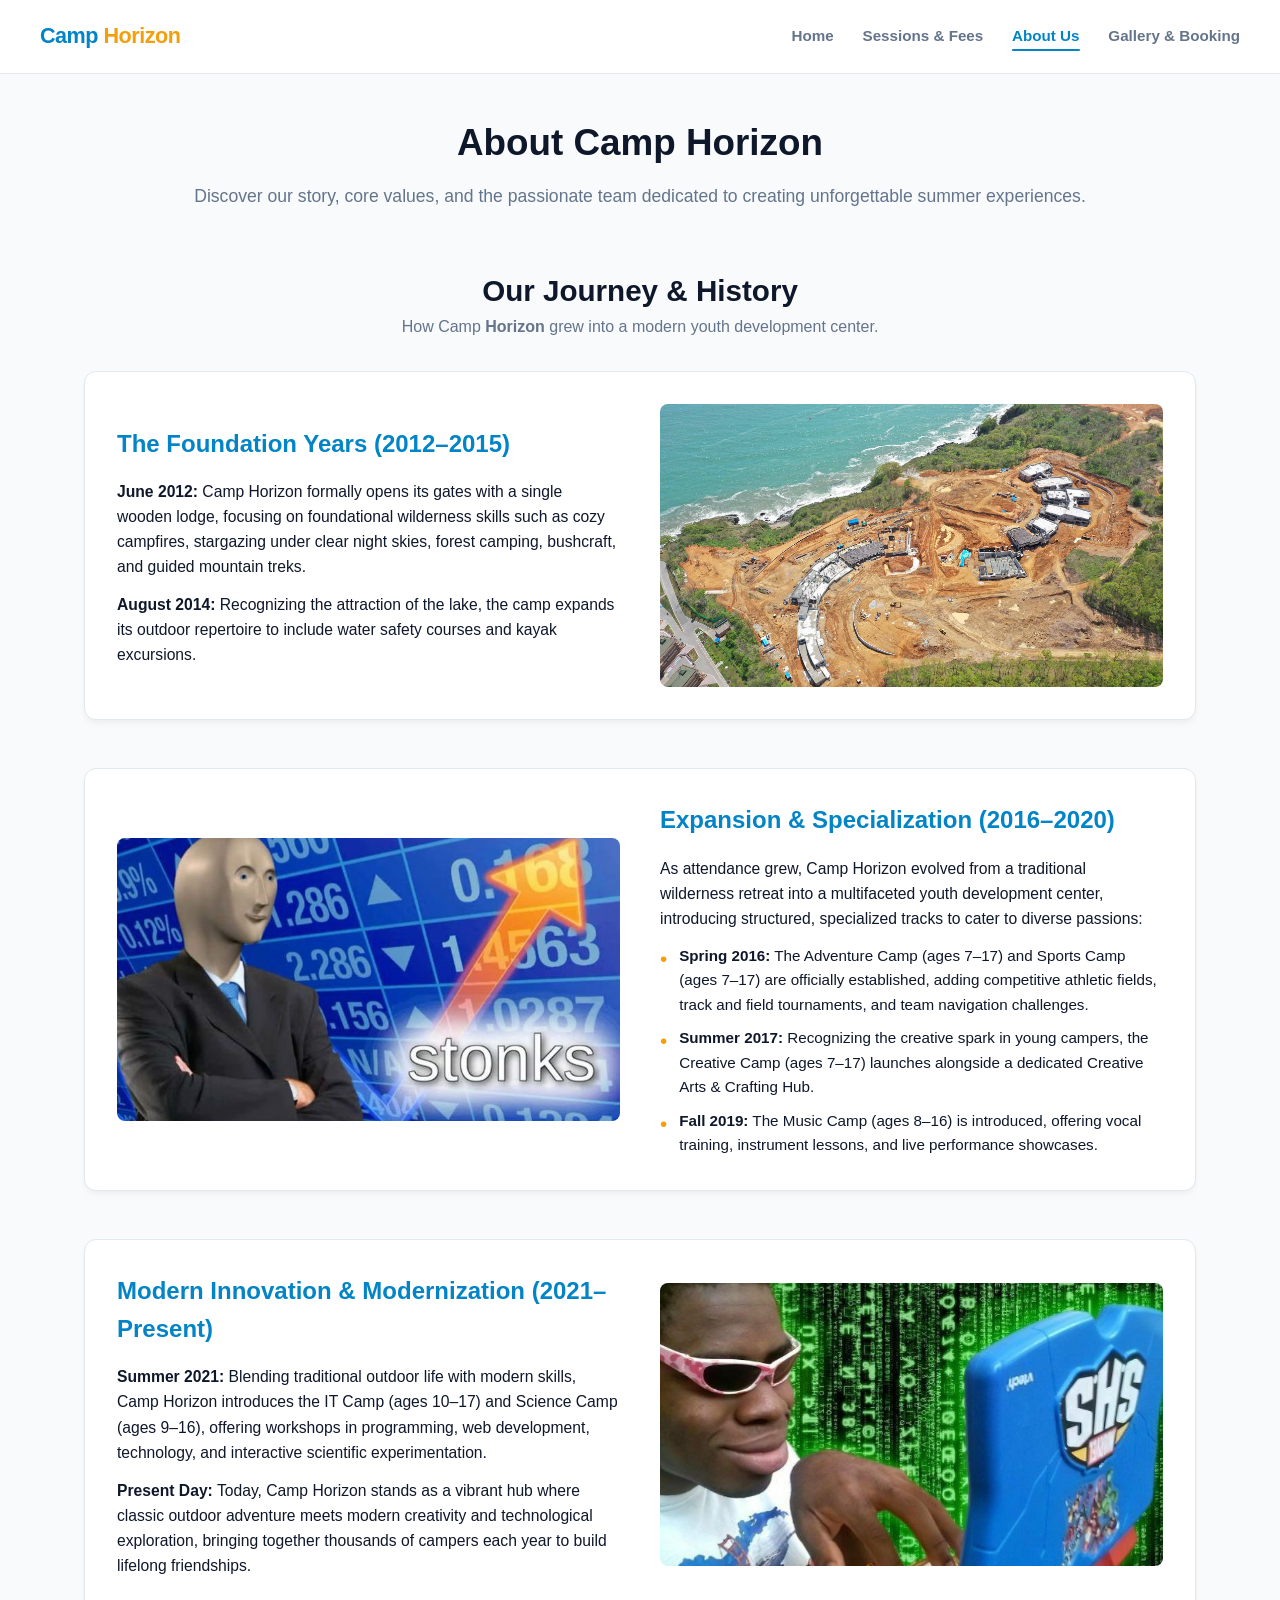
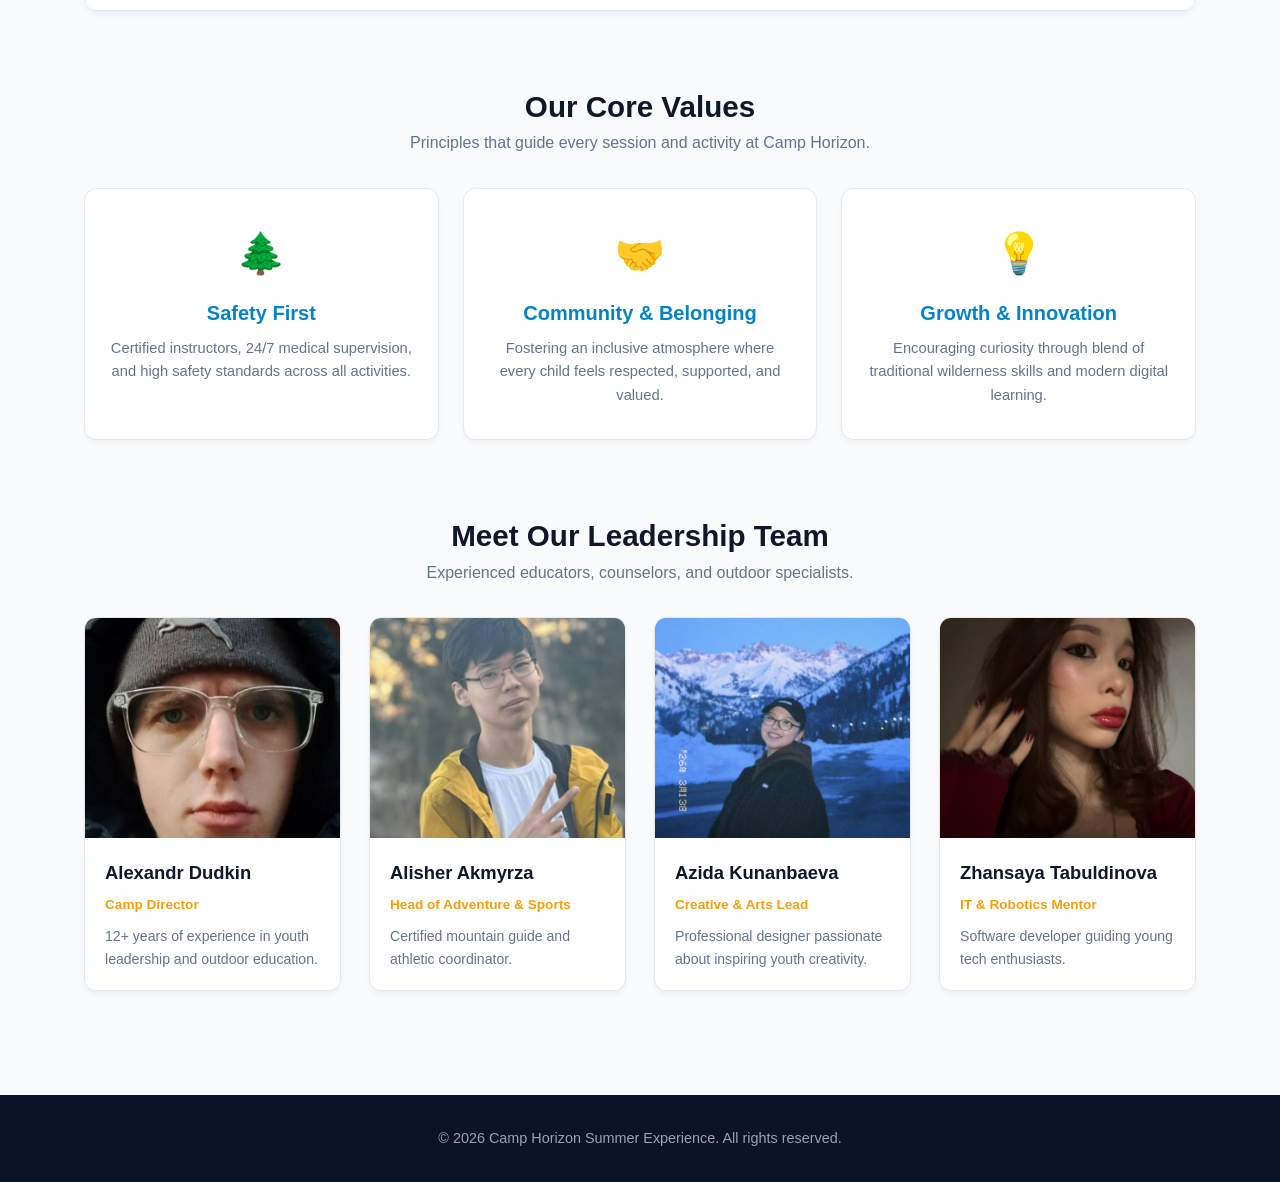
==== about.html @ 2cdd65c2 "Fix HTML encoding issues in about.html" ====
<!DOCTYPE html>
<html lang="en">
<head>
  <meta charset="UTF-8">
  <meta name="viewport" content="width=device-width, initial-scale=1.0">
  <title>About Us - Camp Horizon</title>
  <link rel="stylesheet" href="css\style.css">
  <link rel="stylesheet" href="css\responsive.css">
</head>
<body>

  <header class="site-header">
    <div class="logo">Camp <span>Horizon</span></div>
    <nav class="main-nav">
      <ul>
        <li><a href="index.html">Home</a></li>
        <li><a href="services.html">Sessions & Fees</a></li>
        <li><a href="about.html" class="active" aria-current="page">About Us</a></li>
        <li><a href="contact.html">Gallery & Booking</a></li>
      </ul>
    </nav>
  </header>

  <main class="page-container">
    
    <section class="page-intro">
      <h1>About Camp Horizon</h1>
      <p>Discover our story, core values, and the passionate team dedicated to creating unforgettable summer experiences.</p>
    </section>
    <section class="timeline-section">
      <h2 class="section-title">Our Journey & History</h2>
      <p class="section-subtitle">How Camp <strong>Horizon</strong> grew into a modern youth development center.</p>

      <div class="timeline-container">
        
        <article class="timeline-block">
          <div class="timeline-text">
            <h3>The Foundation Years (2012–2015)</h3>
            <p><strong>June 2012:</strong> Camp Horizon formally opens its gates with a single wooden lodge, focusing on foundational wilderness skills such as cozy campfires, stargazing under clear night skies, forest camping, bushcraft, and guided mountain treks.</p>
            <p><strong>August 2014:</strong> Recognizing the attraction of the lake, the camp expands its outdoor repertoire to include water safety courses and kayak excursions.</p>
          </div>
          <div class="timeline-image">
            <img src="img\14.jpg" alt="Camp Horizon Foundation">
          </div>
        </article>

        <article class="timeline-block reverse">
          <div class="timeline-text">
            <h3>Expansion & Specialization (2016–2020)</h3>
            <p>As attendance grew, Camp Horizon evolved from a traditional wilderness retreat into a multifaceted youth development center, introducing structured, specialized tracks to cater to diverse passions:</p>
            <ul>
              <li><strong>Spring 2016:</strong> The Adventure Camp (ages 7–17) and Sports Camp (ages 7–17) are officially established, adding competitive athletic fields, track and field tournaments, and team navigation challenges.</li>
              <li><strong>Summer 2017:</strong> Recognizing the creative spark in young campers, the Creative Camp (ages 7–17) launches alongside a dedicated Creative Arts & Crafting Hub.</li>
              <li><strong>Fall 2019:</strong> The Music Camp (ages 8–16) is introduced, offering vocal training, instrument lessons, and live performance showcases.</li>
            </ul>
          </div>
          <div class="timeline-image">
            <img src="img\Stonks.jfif" alt="Camp Horizon Expansion">
          </div>
        </article>

        <article class="timeline-block">
          <div class="timeline-text">
            <h3>Modern Innovation & Modernization (2021–Present)</h3>
            <p><strong>Summer 2021:</strong> Blending traditional outdoor life with modern skills, Camp Horizon introduces the IT Camp (ages 10–17) and Science Camp (ages 9–16), offering workshops in programming, web development, technology, and interactive scientific experimentation.</p>
            <p><strong>Present Day:</strong> Today, Camp Horizon stands as a vibrant hub where classic outdoor adventure meets modern creativity and technological exploration, bringing together thousands of campers each year to build lifelong friendships.</p>
          </div>
          <div class="timeline-image">
            <img src="img\inte.jfif" alt="Camp Horizon Modernization">
          </div>
        </article>

      </div>
    </section>

    <section class="values-section">
      <h2 class="section-title">Our Core Values</h2>
      <p class="section-subtitle">Principles that guide every session and activity at Camp Horizon.</p>

      <div class="values-flex">
        <div class="value-card">
          <div class="value-icon">🌲</div>
          <h3>Safety First</h3>
          <p>Certified instructors, 24/7 medical supervision, and high safety standards across all activities.</p>
        </div>
        <div class="value-card">
          <div class="value-icon">🤝</div>
          <h3>Community & Belonging</h3>
          <p>Fostering an inclusive atmosphere where every child feels respected, supported, and valued.</p>
        </div>
        <div class="value-card">
          <div class="value-icon">💡</div>
          <h3>Growth & Innovation</h3>
          <p>Encouraging curiosity through blend of traditional wilderness skills and modern digital learning.</p>
        </div>
      </div>
    </section>

    <section class="team-section">
      <h2 class="section-title">Meet Our Leadership Team</h2>
      <p class="section-subtitle">Experienced educators, counselors, and outdoor specialists.</p>

      <div class="team-grid">
        <div class="team-card">
          <img src="img\AD.jpg" alt="Alexandr Dudkin"  style="object-position: 25% 40%;">
          <div class="team-info">
            <h3>Alexandr Dudkin</h3>
            <span class="role">Camp Director</span>
            <p>12+ years of experience in youth leadership and outdoor education.</p>
          </div>
        </div>

        <div class="team-card">
          <img src="img\AA.jpg" alt="Alisher Akmyrza">
          <div class="team-info">
            <h3>Alisher Akmyrza</h3>
            <span class="role">Head of Adventure & Sports</span>
            <p>Certified mountain guide and athletic coordinator.</p>
          </div>
        </div>
        <div class="team-card">
        <!-- Добавляем класс zoom-portrait -->
          <img src="img/AK.jpg" alt="Azida Kunanbaeva" style="object-position: 25% 80%;">
          <div class="team-info">
           <h3>Azida Kunanbaeva</h3>
           <span class="role">Creative & Arts Lead</span>
           <p>Professional designer passionate about inspiring youth creativity.</p>
          </div>
         </div>

        <div class="team-card">
          <img src="img\ZT.jpg" alt="Zhansaya Tabuldinova">
          <div class="team-info">
            <h3>Zhansaya Tabuldinova</h3>
            <span class="role">IT & Robotics Mentor</span>
            <p>Software developer guiding young tech enthusiasts.</p>
          </div>
        </div>
      </div>
    </section>

  </main>

  <footer class="site-footer">
    <p>&copy; 2026 Camp Horizon Summer Experience. All rights reserved.</p>
  </footer>

</body>
</html>
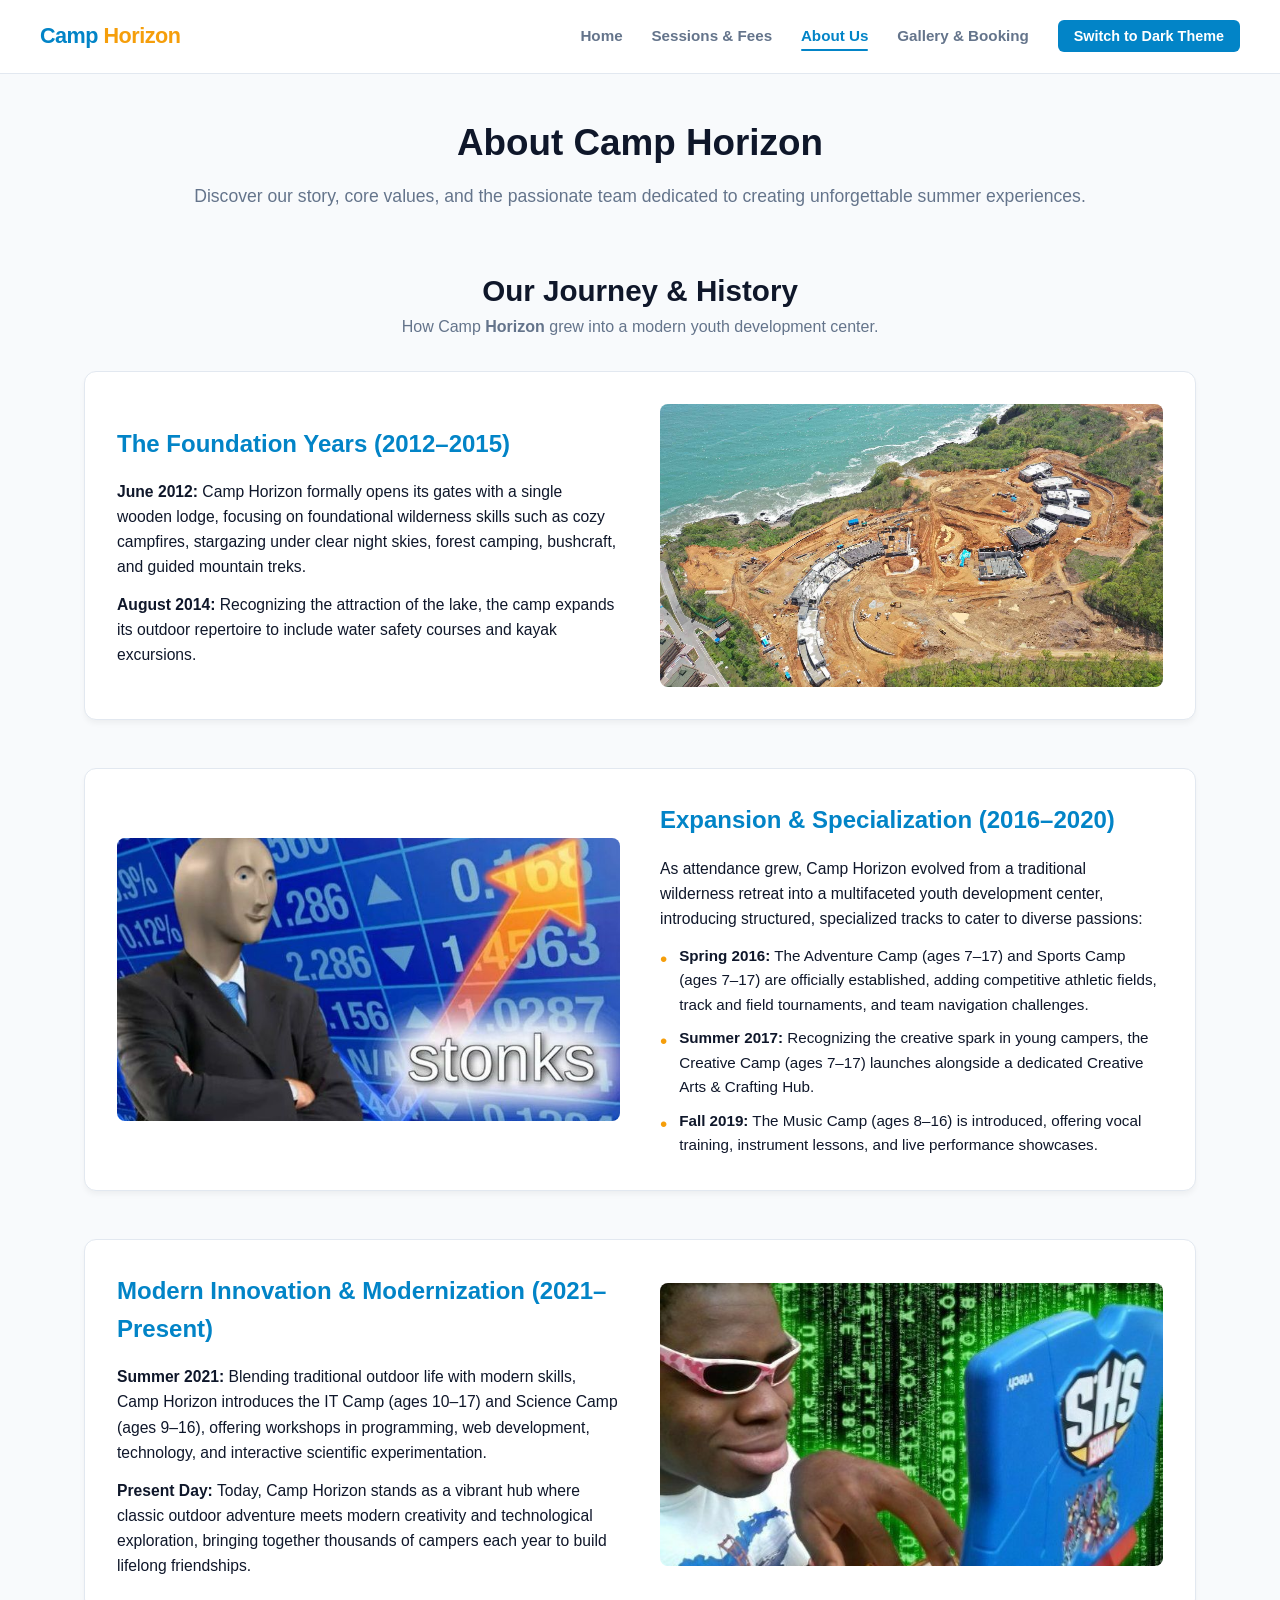
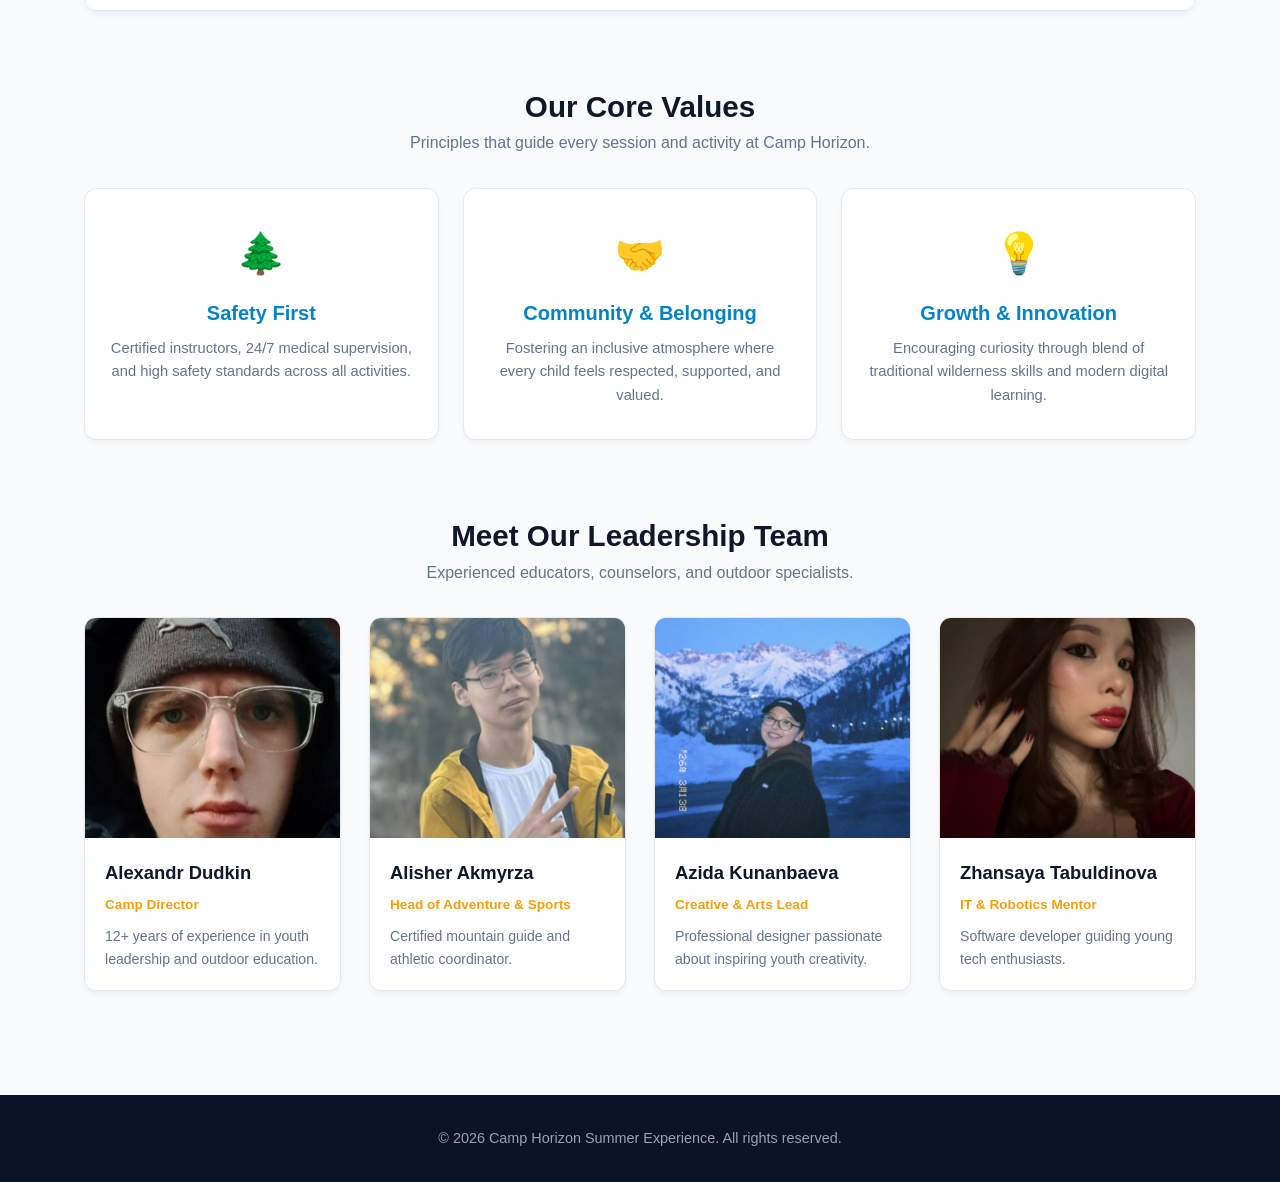
==== commit 611e050a: "Update about.html" ====
--- a/about.html
+++ b/about.html
@@ -4,8 +4,9 @@
   <meta charset="UTF-8">
   <meta name="viewport" content="width=device-width, initial-scale=1.0">
   <title>About Us - Camp Horizon</title>
-  <link rel="stylesheet" href="css\style.css">
-  <link rel="stylesheet" href="css\responsive.css">
+  <link rel="stylesheet" href="css/style.css">
+  <link rel="stylesheet" href="css/responsive.css">
+  
 </head>
 <body>
 
@@ -144,6 +145,7 @@
   <footer class="site-footer">
     <p>&copy; 2026 Camp Horizon Summer Experience. All rights reserved.</p>
   </footer>
-
+<script src="https://code.jquery.com/jquery-3.7.1.min.js"></script>
+  <script src="js/validation.js"></script>
 </body>
 </html>
--- a/css/style.css
+++ b/css/style.css
@@ -0,0 +1,1014 @@
+*, *::before, *::after {
+  box-sizing: border-box;
+  margin: 0;
+  padding: 0;
+}
+
+:root {
+  --primary-color: #0284c7;   
+  --primary-dark: #0369a1;
+  --accent-color: #f59e0b;     
+  --text-main: #0f172a;       
+  --text-muted: #64748b;       
+  --bg-page: #f8fafc;          
+  --bg-card: #ffffff;
+  --border-color: #e2e8f0;
+  --radius: 12px;
+}
+
+body {
+  font-family: -apple-system, BlinkMacSystemFont, "Segoe UI", Roboto, Helvetica, Arial, sans-serif;
+  color: var(--text-main);
+  background-color: var(--bg-page);
+  line-height: 1.6;
+  min-height: 100vh;
+  display: flex;
+  flex-direction: column;
+}
+
+img {
+  max-width: 100%;
+  height: auto;
+}
+
+.skip-link {
+  position: absolute;
+  top: -40px;
+  left: 0;
+  background: var(--primary-color);
+  color: #ffffff;
+  padding: 8px 16px;
+  z-index: 1000;
+  text-decoration: none;
+  font-weight: 700;
+  border-radius: 0 0 4px 0;
+  transition: top 0.2s ease;
+}
+
+.skip-link:focus {
+  top: 0;
+}
+
+a:focus-visible,
+button:focus-visible,
+input:focus-visible,
+select:focus-visible,
+textarea:focus-visible {
+  outline: 3px solid #185abc;
+  outline-offset: 3px;
+}
+
+.site-header {
+  background-color: var(--bg-card);
+  border-bottom: 1px solid var(--border-color);
+  padding: 1.2rem 2.5rem;
+  display: flex;
+  justify-content: space-between;
+  align-items: center;
+  position: sticky;
+  top: 0;
+  z-index: 100;
+}
+
+.logo {
+  font-size: 1.35rem;
+  font-weight: 800;
+  letter-spacing: -0.5px;
+  color: var(--primary-color);
+}
+
+.logo span {
+  color: var(--accent-color);
+}
+
+.main-nav ul {
+  display: flex;
+  list-style: none;
+  gap: 1.8rem;
+  align-items: center;
+}
+
+.main-nav a {
+  text-decoration: none;
+  color: var(--text-muted);
+  font-weight: 600;
+  font-size: 0.95rem;
+  padding: 0.4rem 0;
+  position: relative;
+  transition: color 0.2s ease;
+}
+
+.main-nav a:hover,
+.main-nav a:focus,
+.main-nav a.active {
+  color: var(--primary-color);
+}
+
+.main-nav a.active::after {
+  content: "";
+  position: absolute;
+  bottom: 0;
+  left: 0;
+  width: 100%;
+  height: 2px;
+  background-color: var(--primary-color);
+  border-radius: 2px;
+}
+
+.page-container {
+  flex: 1;
+  max-width: 1160px;
+  width: 100%;
+  margin: 2.5rem auto;
+  padding: 0 1.5rem;
+}
+
+.page-intro {
+  text-align: center;
+  margin-bottom: 3.5rem;
+}
+
+.page-intro h1 {
+  font-size: 2.3rem;
+  font-weight: 800;
+  margin-bottom: 0.6rem;
+  color: var(--text-main);
+}
+
+.page-intro p {
+  color: var(--text-muted);
+  font-size: 1.1rem;
+}
+
+.site-footer {
+  background-color: #0b1329;
+  color: #94a3b8;
+  padding: 2rem 1.5rem;
+  display: flex;
+  justify-content: center;
+  align-items: center;
+  margin-top: auto;
+  font-size: 0.9rem;
+}
+
+.section-title {
+  font-size: 1.85rem;
+  font-weight: 700;
+  color: var(--text-main);
+  text-align: center;
+  margin-top: 1rem;
+}
+
+.section-subtitle {
+  text-align: center;
+  color: var(--text-muted);
+  margin-bottom: 2rem;
+  font-size: 1rem;
+}
+
+.gallery-section {
+  margin-bottom: 4rem;
+}
+
+.gallery-grid {
+  display: grid;
+  grid-template-columns: repeat(auto-fit, minmax(280px, 1fr));
+  gap: 1.5rem;
+}
+
+.gallery-card {
+  background: var(--bg-card);
+  border: 1px solid var(--border-color);
+  border-radius: var(--radius);
+  overflow: hidden;
+  box-shadow: 0 4px 6px -1px rgba(0, 0, 0, 0.05);
+  transition: transform 0.25s ease, box-shadow 0.25s ease;
+  display: flex;
+  flex-direction: column;
+}
+
+.gallery-card:hover {
+  transform: translateY(-4px);
+  box-shadow: 0 10px 15px -3px rgba(0, 0, 0, 0.1);
+}
+
+.gallery-card img {
+  width: 100%;
+  height: 220px;
+  object-fit: cover;
+  display: block;
+}
+
+.gallery-card figcaption {
+  padding: 1rem 1.25rem;
+  font-weight: 600;
+  font-size: 0.95rem;
+  color: var(--text-main);
+  text-align: center;
+}
+
+.booking-section {
+  background: var(--bg-card);
+  border: 1px solid var(--border-color);
+  border-radius: var(--radius);
+  padding: 2.5rem;
+  margin-bottom: 4rem;
+  box-shadow: 0 4px 6px -1px rgba(0, 0, 0, 0.04);
+}
+
+.booking-form {
+  display: flex;
+  flex-direction: column;
+  gap: 1.75rem;
+}
+
+.form-group {
+  border: 1px solid var(--border-color);
+  border-radius: 8px;
+  padding: 1.5rem;
+  display: flex;
+  flex-direction: column;
+  gap: 1.25rem;
+}
+
+.form-group legend {
+  padding: 0 0.5rem;
+  font-weight: 700;
+  color: var(--primary-color);
+  font-size: 1.1rem;
+}
+
+.flex-row {
+  display: flex;
+  gap: 1.5rem;
+  width: 100%;
+}
+
+.field-item {
+  flex: 1;
+  display: flex;
+  flex-direction: column;
+  gap: 0.4rem;
+}
+
+.field-label,
+.field-item label {
+  font-size: 0.9rem;
+  font-weight: 600;
+  color: var(--text-main);
+}
+
+.field-item input[type="text"],
+.field-item input[type="email"],
+.field-item input[type="tel"],
+.field-item input[type="number"],
+.field-item select,
+.field-item textarea {
+  width: 100%;
+  padding: 0.75rem 1rem;
+  border: 1px solid var(--border-color);
+  border-radius: 6px;
+  font-family: inherit;
+  font-size: 0.95rem;
+  color: var(--text-main);
+  background-color: var(--bg-page);
+  transition: border-color 0.2s ease, outline 0.2s ease;
+}
+
+.field-item input:focus,
+.field-item select:focus,
+.field-item textarea:focus {
+  outline: none;
+  border-color: var(--primary-color);
+  box-shadow: 0 0 0 3px rgba(2, 132, 199, 0.15);
+}
+
+.options-container {
+  display: flex;
+  flex-wrap: wrap;
+  gap: 1.25rem;
+  margin-top: 0.25rem;
+}
+
+.radio-label,
+.checkbox-label {
+  display: inline-flex;
+  align-items: center;
+  gap: 0.5rem;
+  font-size: 0.9rem;
+  color: var(--text-main);
+  cursor: pointer;
+}
+
+.form-actions {
+  display: flex;
+  justify-content: flex-end;
+}
+
+.submit-btn {
+  display: inline-block;
+  background-color: var(--primary-color);
+  color: #ffffff;
+  border: none;
+  padding: 0.9rem 2.2rem;
+  font-size: 1rem;
+  font-weight: 700;
+  border-radius: 6px;
+  cursor: pointer;
+  text-decoration: none;
+  text-align: center;
+  transition: background-color 0.2s ease, transform 0.1s ease;
+}
+
+.submit-btn:hover {
+  background-color: var(--primary-dark);
+  transform: translateY(-1px);
+}
+
+.info-faq-section {
+  display: flex;
+  gap: 2rem;
+  margin-bottom: 2rem;
+}
+
+.contact-card,
+.faq-card {
+  flex: 1;
+  background: var(--bg-card);
+  border: 1px solid var(--border-color);
+  border-radius: var(--radius);
+  padding: 2rem;
+}
+
+.contact-card h3,
+.faq-card h3 {
+  font-size: 1.3rem;
+  margin-bottom: 0.75rem;
+  color: var(--text-main);
+}
+
+.contact-details-list {
+  list-style: none;
+  margin-top: 1.25rem;
+  display: flex;
+  flex-direction: column;
+  gap: 0.8rem;
+  font-size: 0.95rem;
+}
+
+.faq-item {
+  border-bottom: 1px solid var(--border-color);
+  padding: 0.85rem 0;
+}
+
+.faq-item:last-child {
+  border-bottom: none;
+}
+
+.faq-question {
+  background: none;
+  border: none;
+  width: 100%;
+  text-align: left;
+  font-weight: 600;
+  font-size: 1rem;
+  cursor: pointer;
+  color: var(--text-main);
+  padding: 0.2rem 0;
+  display: flex;
+  justify-content: space-between;
+  align-items: center;
+}
+
+.faq-question::after {
+  content: "+";
+  color: var(--primary-color);
+  font-weight: bold;
+  font-size: 1.2rem;
+}
+
+.faq-question[aria-expanded="true"]::after {
+  content: "−";
+}
+
+.faq-answer {
+  margin-top: 0.5rem;
+  font-size: 0.9rem;
+  color: var(--text-muted);
+  line-height: 1.5;
+}
+
+.faq-answer.hidden {
+  display: none !important;
+}
+
+.program-image-section {
+  margin: 2rem 0 4rem;
+}
+
+.program-image {
+  width: 100%;
+  height: 320px;
+  object-fit: cover;
+  border-radius: var(--radius);
+  display: block;
+}
+
+.program-grid {
+  display: grid;
+  grid-template-columns: minmax(0, 1fr);
+  gap: 2rem;
+  margin-top: 2rem;
+}
+
+.program-card {
+  background-color: var(--bg-card);
+  border: 1px solid var(--border-color);
+  border-radius: var(--radius);
+  padding: 1.5rem;
+  box-shadow: 0 4px 6px -1px rgba(0, 0, 0, 0.05);
+}
+
+.program-card h3 {
+  color: var(--primary-color);
+  margin-bottom: 0.75rem;
+}
+
+.program-card p {
+  color: var(--text-main);
+  margin-bottom: 1rem;
+}
+
+.price-tag {
+  display: inline-block;
+  font-weight: 600;
+  color: var(--accent-color);
+  margin-bottom: 0.5rem;
+}
+
+.testimonial-card cite {
+  display: block;
+  margin-top: 1rem;
+  font-style: normal;
+  font-size: 0.9rem;
+  color: var(--primary-color);
+  font-weight: 600;
+}
+
+.schedule-table {
+  width: 100%;
+  border-collapse: collapse;
+  margin-top: 2rem;
+  background-color: var(--bg-card);
+}
+
+.schedule-table th,
+.schedule-table td {
+  border: 1px solid var(--border-color);
+  padding: 0.75rem 1rem;
+  text-align: left;
+}
+
+.schedule-table th {
+  background-color: var(--primary-color);
+  color: #ffffff;
+}
+
+.schedule-table tr:nth-child(even) {
+  background-color: var(--bg-page);
+}
+
+.add-ons {
+  display: flex;
+  flex-direction: column;
+  gap: 1rem;
+  margin-top: 1.5rem;
+}
+
+.addon-item {
+  display: flex;
+  justify-content: space-between;
+  align-items: center;
+  background-color: var(--bg-card);
+  border: 1px solid var(--border-color);
+  border-radius: var(--radius);
+  padding: 1rem;
+}
+
+.addon-item h3 {
+  margin: 0;
+}
+
+.news-text {
+  color: var(--text-muted);
+  font-size: 0.9rem;
+}
+
+.news-date {
+  font-size: 0.85rem;
+  color: var(--text-muted);
+}
+
+.hero-section {
+  display: flex;
+  flex-direction: column;
+  align-items: center;
+  text-align: center;
+  gap: 2rem;
+  margin-bottom: 4rem;
+}
+
+.hero-content h1 {
+  font-size: 2.5rem;
+  font-weight: 800;
+  margin-bottom: 0.75rem;
+  color: var(--text-main);
+}
+
+.hero-content p {
+  font-size: 1.15rem;
+  color: var(--text-muted);
+  max-width: 700px;
+  margin: 0 auto 1.5rem auto;
+}
+
+.hero-actions {
+  display: flex;
+  gap: 1rem;
+  justify-content: center;
+}
+
+.secondary-btn {
+  background-color: transparent;
+  color: var(--primary-color);
+  border: 2px solid var(--primary-color);
+}
+
+.secondary-btn:hover {
+  background-color: var(--primary-color);
+  color: #ffffff;
+}
+
+.hero-image-container {
+  width: 100%;
+}
+
+.hero-image-container img {
+  width: 100%;
+  height: 420px;
+  object-fit: cover;
+  border-radius: var(--radius);
+  display: block;
+}
+
+.highlights-section,
+.sessions-preview-section,
+.testimonials-section,
+.news-section {
+  margin-bottom: 4rem;
+}
+
+.view-more-container {
+  text-align: center;
+  margin-top: 2rem;
+}
+
+.view-more-link {
+  color: var(--primary-color);
+  font-weight: 700;
+  text-decoration: none;
+  font-size: 1.05rem;
+  transition: color 0.2s ease;
+}
+
+.view-more-link:hover {
+  color: var(--primary-dark);
+}
+
+.timeline-section {
+  margin-bottom: 4.5rem; 
+}
+
+.timeline-container {
+  display: flex;
+  flex-direction: column; 
+  gap: 3rem; 
+  margin-top: 2rem;
+}
+
+.timeline-block {
+  display: flex;
+  flex-direction: column; 
+  gap: 1.5rem; 
+  background-color: var(--bg-card);
+  border: 1px solid var(--border-color);
+  border-radius: var(--radius);
+  padding: 1.5rem; 
+  box-shadow: 0 4px 6px -1px rgba(0, 0, 0, 0.05); 
+}
+
+.timeline-text {
+  flex: 1; 
+}
+
+.timeline-text h3 {
+  font-size: 1.5rem;
+  font-weight: 700;
+  color: var(--primary-color);
+  margin-bottom: 1rem;
+}
+
+.timeline-text p {
+  color: var(--text-main);
+  font-size: 0.98rem;
+  line-height: 1.6;
+  margin-bottom: 0.8rem;
+}
+
+.timeline-text p:last-child {
+  margin-bottom: 0; 
+}
+
+.timeline-text ul {
+  list-style: none;
+  padding-left: 0;
+  display: flex;
+  flex-direction: column;
+  gap: 0.6rem;
+}
+
+.timeline-text ul li {
+  position: relative;
+  padding-left: 1.2rem; 
+  font-size: 0.95rem;
+  color: var(--text-main);
+}
+
+.timeline-text ul li::before {
+  content: "•"; 
+  color: var(--accent-color);
+  font-size: 1.3rem;
+  position: absolute;
+  left: 0;
+  top: -2px; 
+}
+
+.timeline-image {
+  flex: 1;
+  width: 100%; 
+}
+
+.timeline-image img {
+  display: block;
+  max-width: 100%;
+  height: auto;
+  aspect-ratio: 16 / 9; 
+  object-fit: cover; 
+  border-radius: calc(var(--radius) - 4px);
+}
+
+.values-section {
+  margin-bottom: 4.5rem;
+}
+
+.values-flex {
+  display: flex;
+  flex-direction: column; 
+  gap: 1.5rem;
+  margin-top: 2rem;
+}
+
+.value-card {
+  flex: 1;
+  background-color: var(--bg-card);
+  border: 1px solid var(--border-color);
+  border-radius: var(--radius);
+  padding: 2rem 1.5rem;
+  text-align: center; 
+  box-shadow: 0 4px 6px -1px rgba(0, 0, 0, 0.04);
+}
+
+.value-icon {
+  font-size: 2.5rem; 
+  margin-bottom: 0.75rem;
+}
+
+.value-card h3 {
+  font-size: 1.25rem;
+  color: var(--primary-color);
+  margin-bottom: 0.5rem;
+}
+
+.value-card p {
+  font-size: 0.92rem;
+  color: var(--text-muted);
+}
+
+.team-section {
+  margin-bottom: 4rem;
+}
+
+.team-grid {
+  display: grid;
+  grid-template-columns: minmax(0, 1fr); 
+  gap: 1.75rem;
+  margin-top: 2rem;
+}
+
+.team-card {
+  background-color: var(--bg-card);
+  border: 1px solid var(--border-color);
+  border-radius: var(--radius);
+  overflow: hidden; 
+  box-shadow: 0 4px 6px -1px rgba(0, 0, 0, 0.05);
+  transition: transform 0.25s ease;
+}
+
+.team-card:hover {
+  transform: translateY(-4px); 
+}
+
+.team-card img {
+  display: block;
+  width: 100%;
+  height: 220px;
+  object-fit: cover;
+  object-position: top;
+}
+
+.zoom-portrait {
+  transform: scale(1.4); 
+  transform-origin: center bottom; 
+}
+
+.team-info {
+  padding: 1.25rem;
+}
+
+.team-info h3 {
+  font-size: 1.15rem;
+  color: var(--text-main);
+  margin-bottom: 0.2rem;
+}
+
+.team-info .role {
+  display: inline-block;
+  font-size: 0.85rem;
+  font-weight: 600;
+  color: var(--accent-color);
+  margin-bottom: 0.6rem;
+}
+
+.team-info p {
+  font-size: 0.88rem;
+  color: var(--text-muted);
+}
+
+
+.program-card {
+  background-color: var(--bg-card);
+  border: 1px solid var(--border-color);
+  border-radius: var(--radius);
+  padding: 1.5rem;
+  box-shadow: 0 4px 6px -1px rgba(0, 0, 0, 0.05);
+  display: flex;
+  flex-direction: column;
+  justify-content: space-between;
+  gap: 1.25rem;
+  transition: transform 0.2s ease, box-shadow 0.2s ease;
+}
+
+.program-card:hover {
+  transform: translateY(-3px);
+  box-shadow: 0 10px 15px -3px rgba(0, 0, 0, 0.08);
+}
+
+.card-actions {
+  display: flex;
+  align-items: center;
+  justify-content: space-between;
+  gap: 0.5rem;
+  padding-top: 0.8rem;
+  border-top: 1px solid #f1f5f9;
+}
+
+.btn-book {
+  background-color: #0284c7;
+  color: #ffffff !important;
+  font-size: 0.85rem;
+  font-weight: 600;
+  padding: 0.5rem 0.9rem;
+  border-radius: 8px;
+  text-decoration: none;
+  transition: background-color 0.2s ease, transform 0.1s ease;
+  box-shadow: 0 2px 4px rgba(2, 132, 199, 0.2);
+}
+
+.btn-book:hover {
+  background-color: #0369a1;
+  transform: translateY(-1px);
+}
+
+.btn-ask {
+  background-color: #f1f5f9;
+  color: #475569 !important;
+  font-size: 0.82rem;
+  font-weight: 600;
+  padding: 0.5rem 0.8rem;
+  border-radius: 8px;
+  text-decoration: none;
+  border: 1px solid #cbd5e1;
+  transition: all 0.2s ease;
+}
+
+.btn-ask:hover {
+  background-color: #e2e8f0;
+  color: #0f172a !important;
+  border-color: #94a3b8;
+}
+
+
+.search-section {
+  background-color: var(--bg-card);
+  border: 1px solid var(--border-color);
+  border-radius: var(--radius);
+  padding: 20px;
+  margin-bottom: 30px;
+}
+
+.search-label {
+  display: block;
+  font-weight: 700;
+  margin-bottom: 8px;
+  color: var(--text-main);
+}
+
+.search-input {
+  width: 100%;
+  padding: 12px 16px;
+  border: 1px solid var(--border-color);
+  border-radius: var(--radius);
+  font-size: 1rem;
+  color: var(--text-main);
+  background-color: var(--bg-page);
+  outline: none;
+  transition: border-color 0.2s ease;
+}
+
+.search-input:focus {
+  border-color: var(--primary-color);
+}
+
+.results-count {
+  margin-top: 10px;
+  font-size: 0.9rem;
+  font-weight: 600;
+  color: var(--text-muted);
+}
+
+.no-results-alert {
+  margin-top: 12px;
+  padding: 12px 16px;
+  background-color: #fef3c7;
+  color: #92400e;
+  border: 1px solid #fde68a;
+  border-radius: var(--radius);
+  font-weight: 600;
+}
+
+.hidden {
+  display: none !important;
+}
+
+.favourites-section {
+  background-color: var(--bg-card);
+  border: 1px solid var(--border-color);
+  border-radius: var(--radius);
+  padding: 24px;
+  margin-top: 40px;
+  margin-bottom: 40px;
+}
+
+.favourites-section h2 {
+  font-size: 1.3rem;
+  margin-bottom: 16px;
+  color: var(--text-main);
+}
+
+.fav-form {
+  display: flex;
+  gap: 12px;
+  margin-bottom: 20px;
+}
+
+.fav-input {
+  flex: 1;
+  padding: 10px 14px;
+  border: 1px solid var(--border-color);
+  border-radius: var(--radius);
+  font-size: 0.95rem;
+  background-color: var(--bg-page);
+}
+
+.fav-input:focus {
+  border-color: var(--primary-color);
+  outline: none;
+}
+
+.btn-add {
+  background-color: var(--primary-color);
+  color: #ffffff;
+  border: none;
+  padding: 10px 20px;
+  border-radius: var(--radius);
+  font-weight: 600;
+  cursor: pointer;
+  transition: background-color 0.2s ease;
+}
+
+.btn-add:hover {
+  background-color: var(--primary-dark);
+}
+
+.fav-list {
+  list-style: none;
+  display: flex;
+  flex-direction: column;
+  gap: 10px;
+}
+
+.fav-item {
+  display: flex;
+  justify-content: space-between;
+  align-items: center;
+  padding: 12px 16px;
+  background-color: var(--bg-page);
+  border: 1px solid var(--border-color);
+  border-radius: var(--radius);
+  font-weight: 500;
+}
+
+.btn-remove {
+  background-color: #ef4444;
+  color: #ffffff;
+  border: none;
+  padding: 6px 12px;
+  border-radius: 6px;
+  font-size: 0.85rem;
+  font-weight: 600;
+  cursor: pointer;
+  transition: background-color 0.2s ease;
+}
+
+.btn-remove:hover {
+  background-color: #dc2626;
+}
+
+body.dark-theme {
+  --primary-color: #38bdf8;
+  --primary-dark: #0ea5e9;
+  --accent-color: #fbbf24;
+  --text-main: #f8fafc;
+  --text-muted: #94a3b8;
+  --bg-page: #0f172a;
+  --bg-card: #1e293b;
+  --border-color: #334155;
+}
+
+body.dark-theme .site-header {
+  background-color: var(--bg-card);
+}
+
+body.dark-theme .schedule-table th {
+  background-color: var(--primary-dark);
+  color: #0f172a;
+}
+
+body.dark-theme .schedule-table tr:nth-child(even) {
+  background-color: #131c2e;
+}
+
+body.dark-theme .faq-item p,
+body.dark-theme .news-text,
+body.dark-theme .news-date,
+body.dark-theme .page-intro p,
+body.dark-theme .section-subtitle,
+body.dark-theme .value-card p {
+  color: var(--text-muted);
+}
+
+.theme-toggle-btn {
+  background-color: var(--primary-color);
+  color: #ffffff;
+  border: none;
+  padding: 0.5rem 1rem;
+  font-size: 0.9rem;
+  font-weight: 600;
+  border-radius: 6px;
+  cursor: pointer;
+  transition: background-color 0.2s ease;
+}
+
+.theme-toggle-btn:hover {
+  background-color: var(--primary-dark);
+}
--- a/css/responsive.css
+++ b/css/responsive.css
@@ -0,0 +1,250 @@
+
+@media (max-width: 900px) {
+  .page-container {
+    padding: 0 1.25rem;
+    margin: 1.5rem auto;
+  }
+
+  .timeline-block,
+  .timeline-block.reverse {
+    flex-direction: column;
+    padding: 1.5rem;
+    gap: 1.5rem;
+  }
+
+  .timeline-text, 
+  .timeline-image {
+    width: 100%;
+  }
+
+  .timeline-image img {
+    aspect-ratio: 16 / 9;
+  }
+
+  .values-flex {
+    flex-direction: column;
+    gap: 1rem;
+  }
+}
+
+@media (max-width: 768px) {
+  .site-header {
+    flex-direction: column;
+    gap: 1rem;
+    padding: 1rem;
+    text-align: center;
+  }
+
+  .main-nav ul {
+    gap: 0.8rem;
+    flex-wrap: wrap;
+    justify-content: center;
+  }
+
+  .team-grid {
+    grid-template-columns: repeat(auto-fit, minmax(200px, 1fr));
+    gap: 1.25rem;
+  }
+}
+
+@media (max-width: 480px) {
+  .page-intro h1 {
+    font-size: 1.75rem;
+  }
+
+  .section-title {
+    font-size: 1.45rem;
+  }
+
+  .team-grid {
+    grid-template-columns: 1fr; 
+  }
+
+  .team-card img {
+    aspect-ratio: 16 / 10; 
+  }
+}
+
+
+/* ==========================================
+   STUDENT 3 STYLES: MEDIA QUERIES
+   ========================================== */
+
+/* Breakpoint 1: Tablets and Small Desktops (768px / 48rem) */
+@media (min-width: 48rem) {
+  
+  /* Timeline reflow */
+  .timeline-block {
+    /* Switches from stacked to side-by-side layout */
+    flex-direction: row; 
+    /* Vertically centers the text alongside the image */
+    align-items: center; 
+    /* Increases gap and padding for larger screens */
+    gap: 2.5rem; 
+    padding: 2rem;
+  }
+  
+  .timeline-block.reverse {
+    /* Alternates the layout order (Image right, Text left) for visual interest */
+    flex-direction: row-reverse; 
+  }
+
+  /* Values reflow */
+  .values-flex {
+    /* Places the 3 value cards in a single row */
+    flex-direction: row; 
+  }
+
+  /* Team reflow */
+  .team-grid {
+    /* Switches to a 2-column grid. minmax(0, 1fr) prevents blowout from long words */
+    grid-template-columns: repeat(2, minmax(0, 1fr)); 
+  }
+}
+
+/* Breakpoint 2: Large Desktops (1024px / 64rem) */
+@media (min-width: 64rem) {
+  @media (max-width: 900px) {
+  .page-container {
+    padding: 0 1.25rem;
+    margin: 1.5rem auto;
+  }
+
+  .timeline-block,
+  .timeline-block.reverse {
+    flex-direction: column;
+    padding: 1.5rem;
+    gap: 1.5rem;
+  }
+
+  .timeline-text, 
+  .timeline-image {
+    width: 100%;
+  }
+
+  .timeline-image img {
+    aspect-ratio: 16 / 9;
+  }
+
+  .values-flex {
+    flex-direction: column;
+    gap: 1rem;
+  }
+}
+
+@media (max-width: 820px) {
+  .flex-row {
+    flex-direction: column;
+    gap: 1rem;
+  }
+
+  .info-faq-section {
+    flex-direction: column;
+  }
+
+  .booking-section {
+    padding: 1.5rem;
+  }
+}
+
+@media (max-width: 768px) {
+  .site-header {
+    flex-direction: column;
+    gap: 1rem;
+    padding: 1rem;
+    text-align: center;
+  }
+
+  .main-nav ul {
+    gap: 0.8rem;
+    flex-wrap: wrap;
+    justify-content: center;
+  }
+
+  .schedule-table {
+    font-size: 0.9rem;
+  }
+
+  .schedule-table th,
+  .schedule-table td {
+    padding: 0.75rem;
+  }
+
+  .team-grid {
+    grid-template-columns: repeat(auto-fit, minmax(200px, 1fr));
+    gap: 1.25rem;
+  }
+}
+
+@media (max-width: 480px) {
+  .page-intro h1 {
+    font-size: 1.75rem;
+  }
+
+  .section-title {
+    font-size: 1.45rem;
+  }
+
+  .schedule-table {
+    font-size: 0.8rem;
+  }
+
+  .team-grid {
+    grid-template-columns: 1fr; 
+  }
+
+  .team-card img {
+    aspect-ratio: 16 / 10; 
+  }
+}
+
+@media (min-width: 48rem) {
+  .hero-section {
+    flex-direction: row;
+    text-align: left;
+    align-items: center;
+  }
+
+  .hero-actions {
+    justify-content: flex-start;
+  }
+
+  .program-grid {
+    grid-template-columns: repeat(2, minmax(0, 1fr));
+  }
+
+  .timeline-block {
+    flex-direction: row; 
+    align-items: center; 
+    gap: 2.5rem; 
+    padding: 2rem;
+  }
+  
+  .timeline-block.reverse {
+    flex-direction: row-reverse; 
+  }
+
+  .values-flex {
+    flex-direction: row; 
+  }
+
+  .team-grid {
+    grid-template-columns: repeat(2, minmax(0, 1fr)); 
+  }
+}
+
+@media (min-width: 64rem) {
+  .program-grid {
+    grid-template-columns: repeat(3, minmax(0, 1fr));
+  }
+
+  .team-grid {
+    grid-template-columns: repeat(4, minmax(0, 1fr)); 
+  }
+}
+  /* Team Grid Reflow */
+  .team-grid {
+    /* Expands to a 4-column grid for widescreen layouts to fit the 4 team members on one line */
+    grid-template-columns: repeat(4, minmax(0, 1fr)); 
+  }
+}
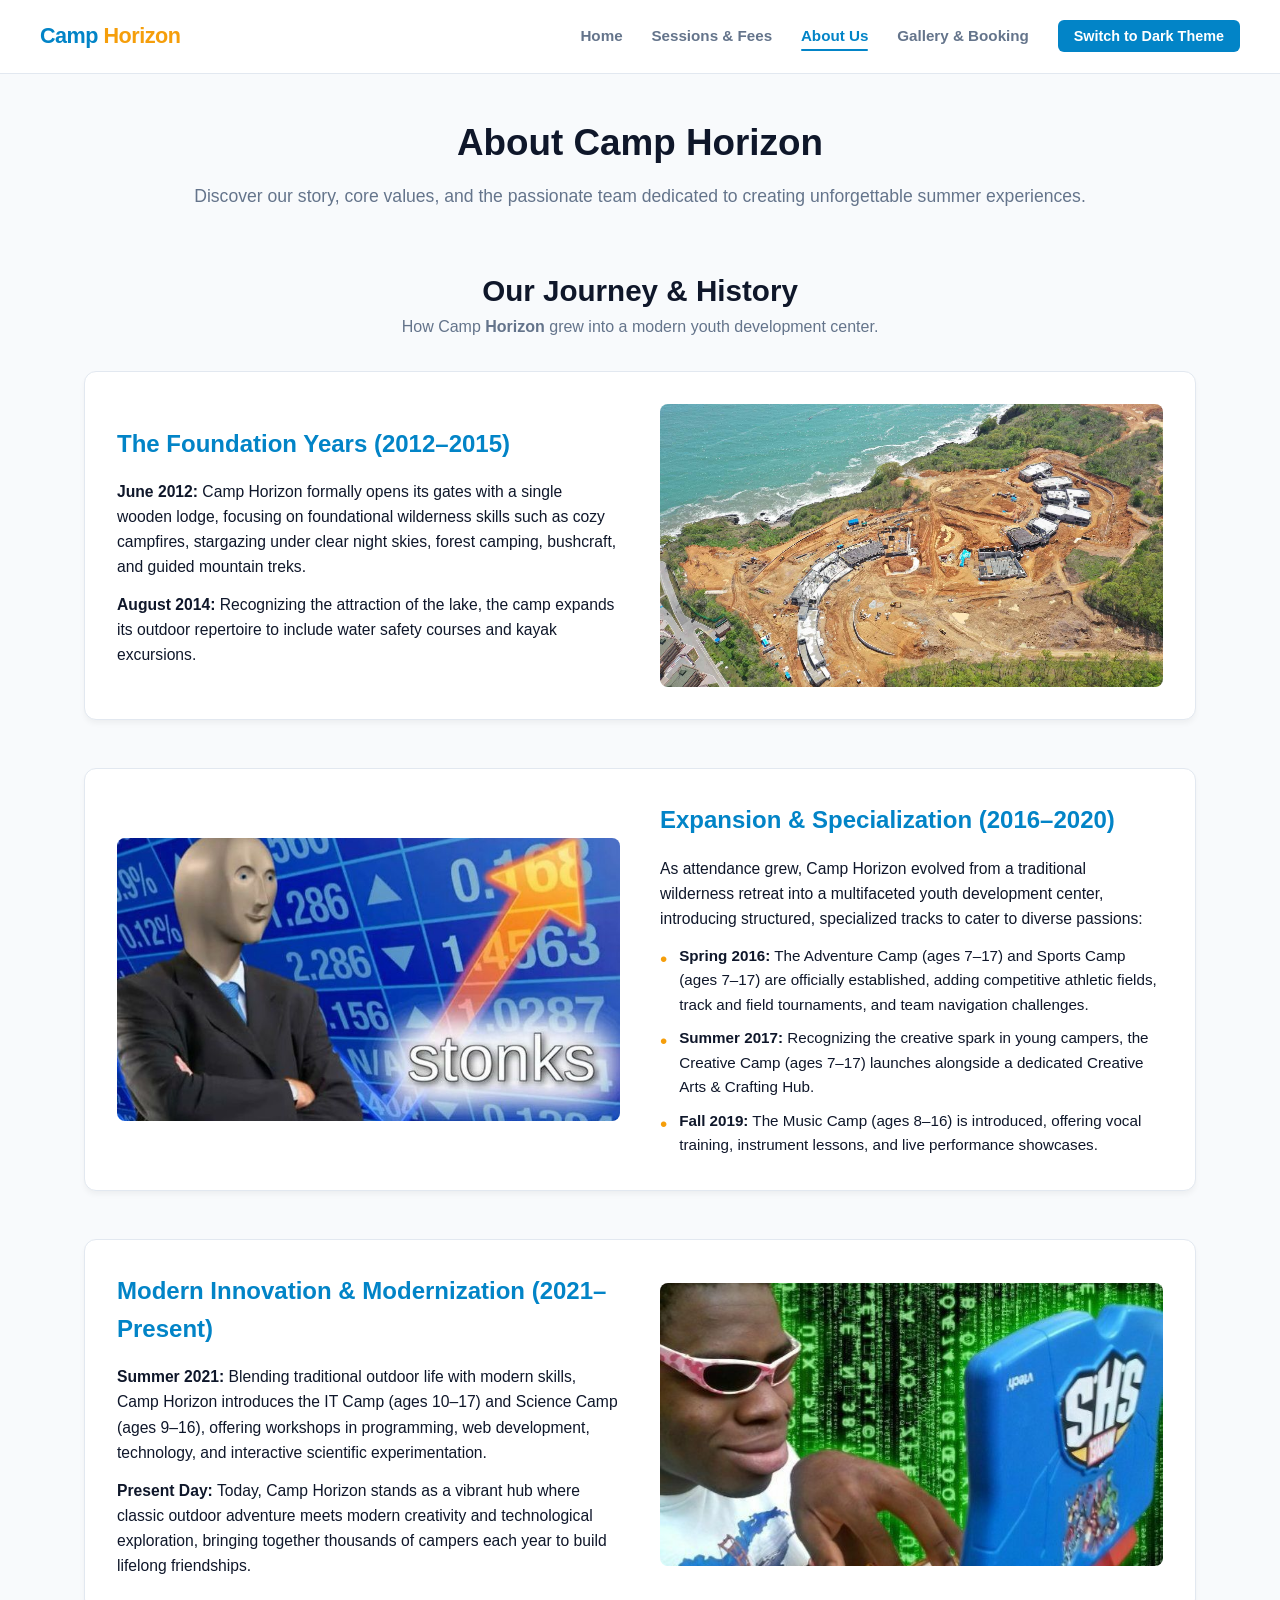
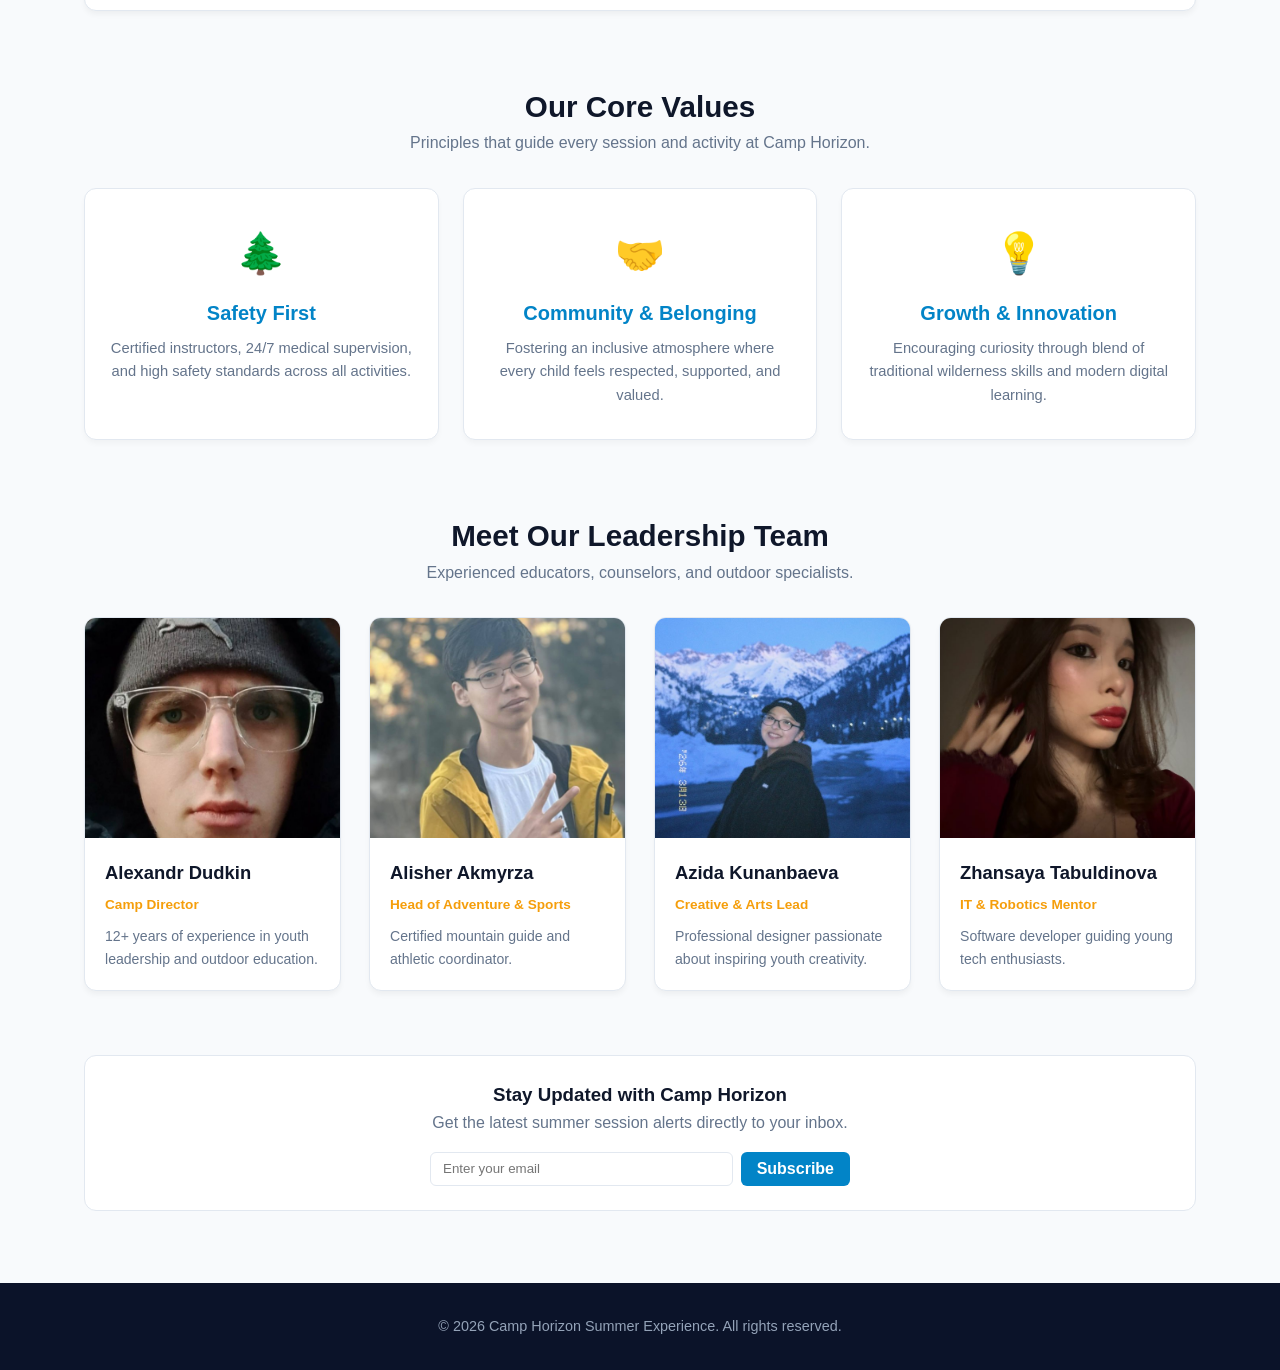
==== commit 341f0033: "Update about.html" ====
--- a/about.html
+++ b/about.html
@@ -139,7 +139,15 @@
         </div>
       </div>
     </section>
-
+<section class="page-container" style="text-align: center; margin: 2rem auto; padding: 1.5rem; background: var(--bg-card); border: 1px solid var(--border-color); border-radius: var(--radius);">
+      <h3>Stay Updated with Camp Horizon</h3>
+      <p style="color: var(--text-muted); margin-bottom: 1rem;">Get the latest summer session alerts directly to your inbox.</p>
+      <div style="display: flex; justify-content: center; gap: 8px; max-width: 420px; margin: 0 auto;">
+        <input type="email" id="newsletterEmail" class="form-control" placeholder="Enter your email" style="padding: 8px 12px; border: 1px solid var(--border-color); border-radius: 6px; flex: 1;">
+        <button type="button" id="newsletterBtn" class="submit-btn" style="padding: 8px 16px; cursor: pointer;">Subscribe</button>
+      </div>
+      <p id="newsletterStatus" style="display: none; margin-top: 10px; font-weight: 600; color: #28a745;"></p>
+    </section>
   </main>
 
   <footer class="site-footer">
--- a/css/style.css
+++ b/css/style.css
@@ -1011,4 +1011,27 @@
 
 .theme-toggle-btn:hover {
   background-color: var(--primary-dark);
-}+}
+/* Assignment 6: Category Filter Buttons & Form Errors */
+.category-filter-btn {
+  padding: 6px 14px;
+  border: 1px solid var(--primary-color);
+  background-color: var(--bg-card);
+  color: var(--primary-color);
+  border-radius: 20px;
+  font-size: 0.88rem;
+  font-weight: 600;
+  cursor: pointer;
+  transition: all 0.2s ease;
+}
+
+.category-filter-btn:hover,
+.category-filter-btn.active {
+  background-color: var(--primary-color);
+  color: #ffffff;
+}
+
+.is-invalid {
+  border-color: #dc3545 !important;
+  background-color: #fff8f8 !important;
+}
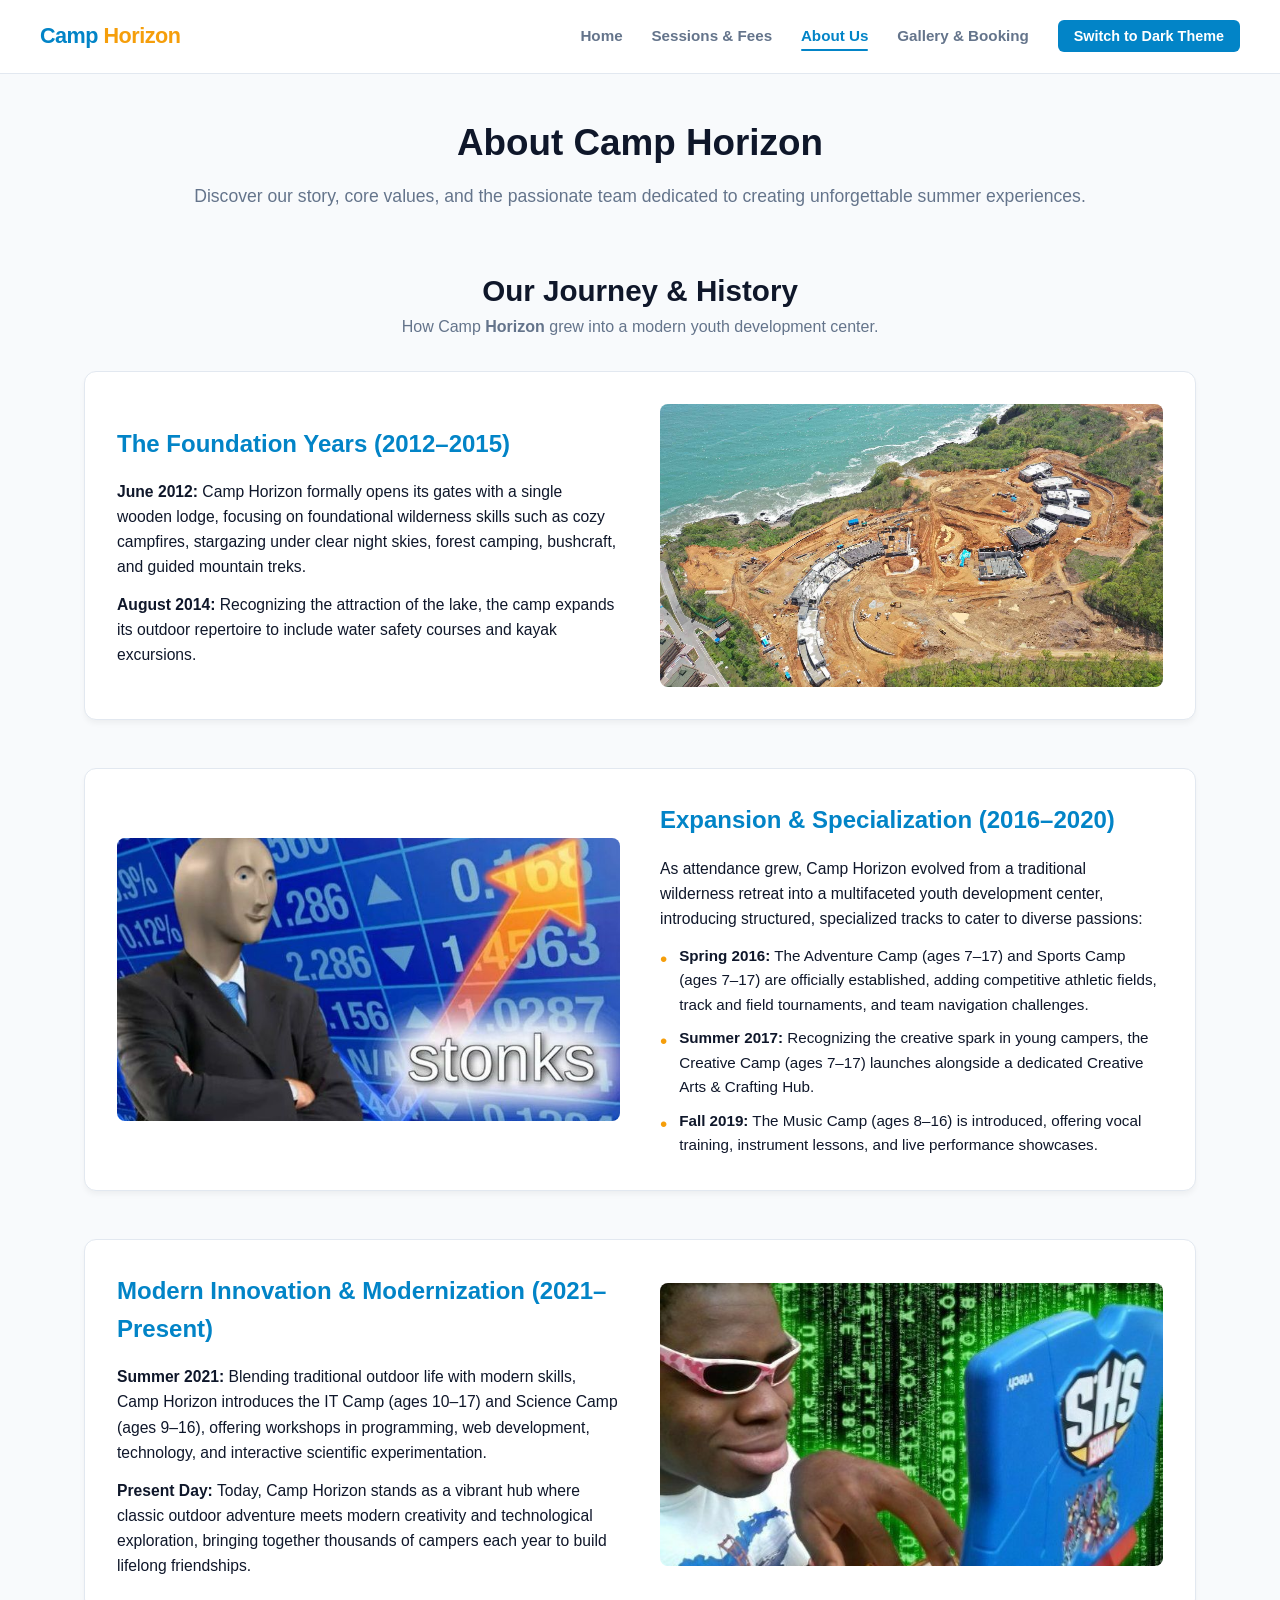
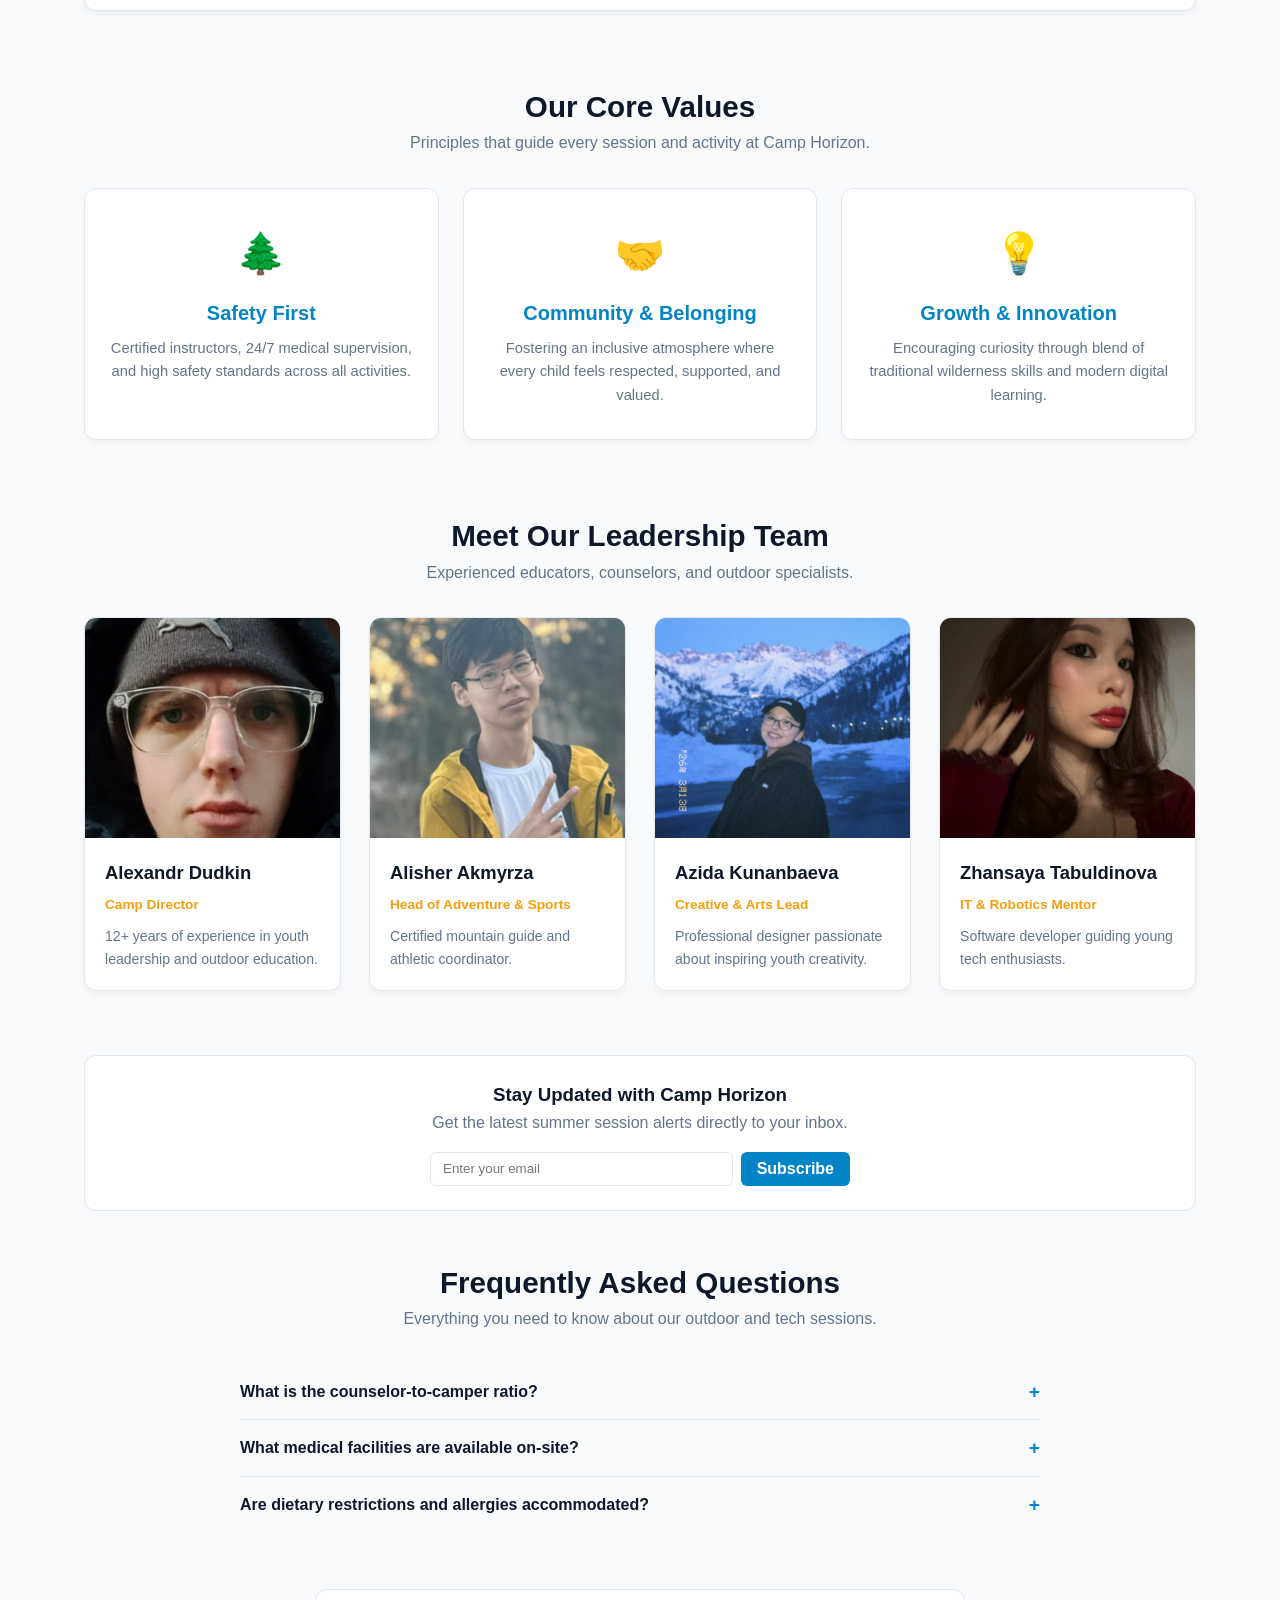
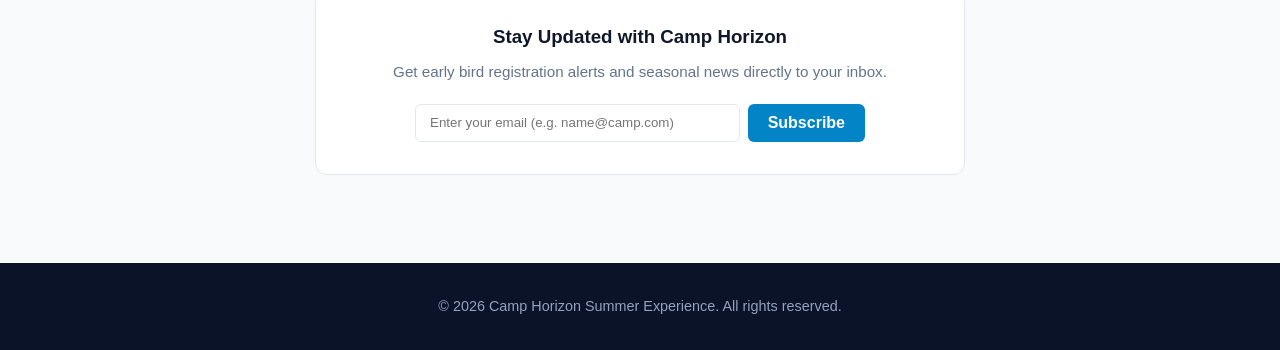
==== commit 9638d1fa: "Update about.html" ====
--- a/about.html
+++ b/about.html
@@ -148,6 +148,57 @@
       </div>
       <p id="newsletterStatus" style="display: none; margin-top: 10px; font-weight: 600; color: #28a745;"></p>
     </section>
+    <!-- ==========================================
+         TASK 2: ANIMATED FAQ ACCORDION & FADE EFFECT
+         ========================================== -->
+    <section class="page-container" style="margin-top: 3rem; margin-bottom: 3rem;">
+      <h2 class="section-title">Frequently Asked Questions</h2>
+      <p class="section-subtitle">Everything you need to know about our outdoor and tech sessions.</p>
+
+      <div class="faq-container" style="max-width: 800px; margin: 0 auto;">
+        
+        <div class="faq-item">
+          <button type="button" class="faq-question" aria-expanded="false">
+            What is the counselor-to-camper ratio?
+          </button>
+          <div class="faq-answer" style="display: none;">
+            <p>We maintain a strict 1:6 ratio across all age brackets to ensure complete safety and personalized mentorship during every session.</p>
+          </div>
+        </div>
+
+        <div class="faq-item">
+          <button type="button" class="faq-question" aria-expanded="false">
+            What medical facilities are available on-site?
+          </button>
+          <div class="faq-answer" style="display: none;">
+            <p>Our camp has a 24/7 medical station staffed with a certified pediatrician and a fully equipped first-aid emergency post.</p>
+          </div>
+        </div>
+
+        <div class="faq-item">
+          <button type="button" class="faq-question" aria-expanded="false">
+            Are dietary restrictions and allergies accommodated?
+          </button>
+          <div class="faq-answer" style="display: none;">
+            <p>Yes, all three hot daily meals are prepared on-site, with full accommodation for vegetarian, gluten-free, and halal dietary needs.</p>
+          </div>
+        </div>
+
+      </div>
+
+      <!-- Блок подписки с Fade-эффектом -->
+      <div style="text-align: center; margin-top: 3.5rem; padding: 2rem; background: var(--bg-card); border: 1px solid var(--border-color); border-radius: var(--radius); max-width: 650px; margin-left: auto; margin-right: auto;">
+        <h3 style="margin-bottom: 0.5rem; color: var(--text-main);">Stay Updated with Camp Horizon</h3>
+        <p style="color: var(--text-muted); font-size: 0.95rem; margin-bottom: 1.25rem;">Get early bird registration alerts and seasonal news directly to your inbox.</p>
+        
+        <div style="display: flex; justify-content: center; gap: 8px; max-width: 450px; margin: 0 auto;">
+          <input type="email" id="newsletterEmail" class="form-control" placeholder="Enter your email (e.g. name@camp.com)" style="padding: 10px 14px; border: 1px solid var(--border-color); border-radius: 6px; flex: 1;">
+          <button type="button" id="newsletterBtn" class="submit-btn" style="padding: 10px 20px; cursor: pointer;">Subscribe</button>
+        </div>
+        
+        <p id="newsletterStatus" style="display: none; margin-top: 12px; font-weight: 600;"></p>
+      </div>
+    </section>
   </main>
 
   <footer class="site-footer">
--- a/css/style.css
+++ b/css/style.css
@@ -877,7 +877,7 @@
 }
 
 .hidden {
-  display: none !important;
+  display: none ;
 }
 
 .favourites-section {
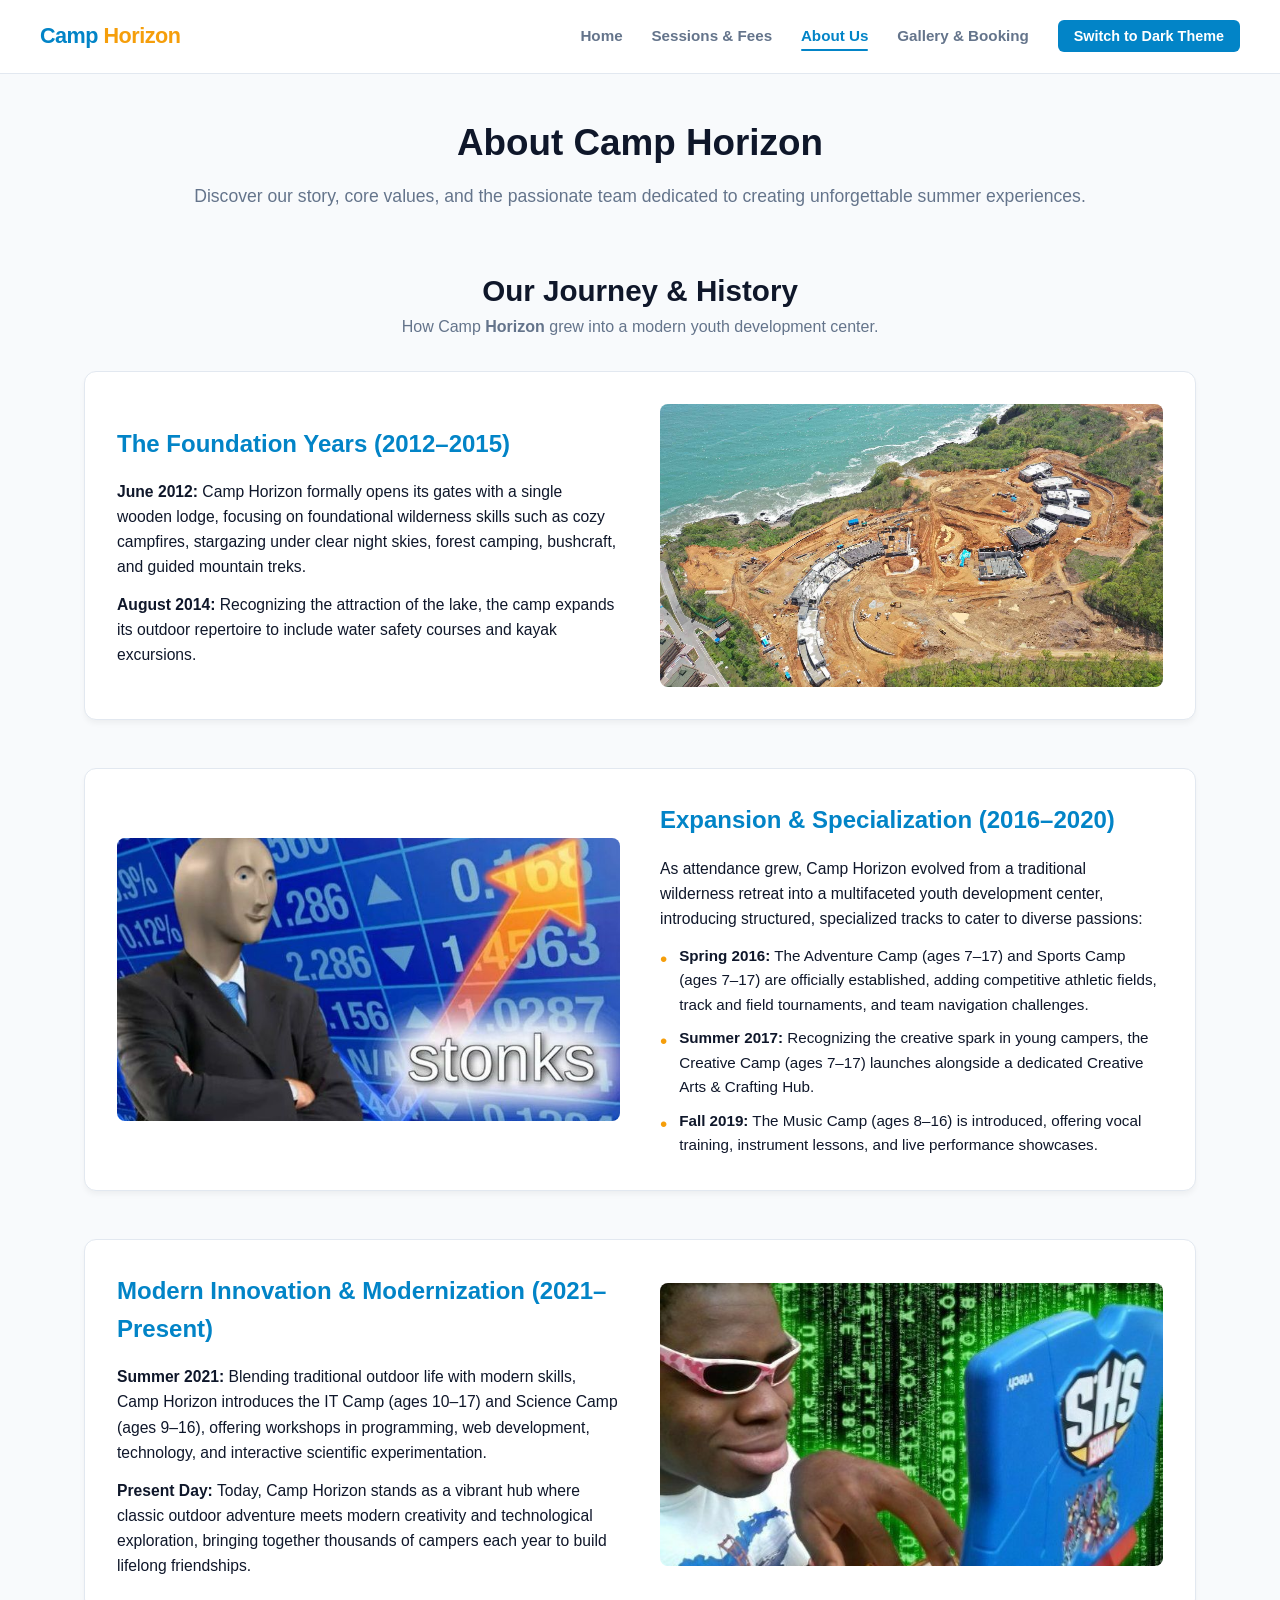
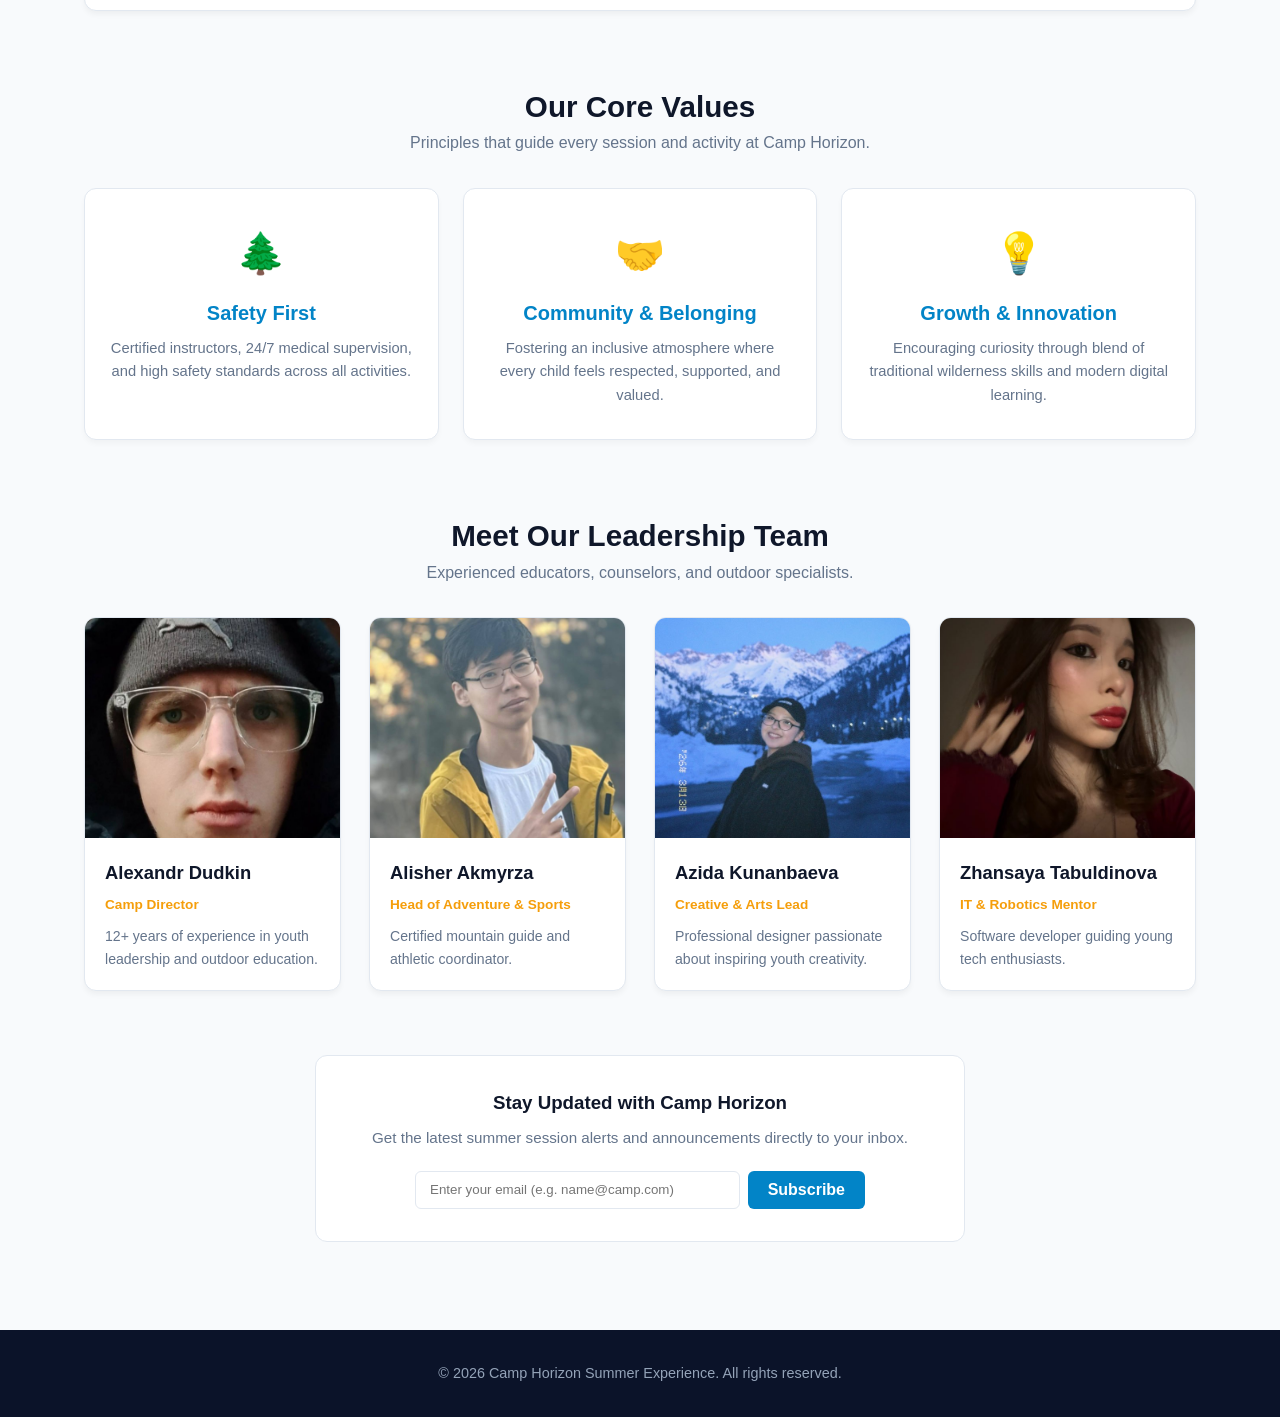
==== commit 1837b7d1: "Update about.html" ====
--- a/about.html
+++ b/about.html
@@ -6,7 +6,6 @@
   <title>About Us - Camp Horizon</title>
   <link rel="stylesheet" href="css/style.css">
   <link rel="stylesheet" href="css/responsive.css">
-  
 </head>
 <body>
 
@@ -28,6 +27,7 @@
       <h1>About Camp Horizon</h1>
       <p>Discover our story, core values, and the passionate team dedicated to creating unforgettable summer experiences.</p>
     </section>
+
     <section class="timeline-section">
       <h2 class="section-title">Our Journey & History</h2>
       <p class="section-subtitle">How Camp <strong>Horizon</strong> grew into a modern youth development center.</p>
@@ -41,7 +41,7 @@
             <p><strong>August 2014:</strong> Recognizing the attraction of the lake, the camp expands its outdoor repertoire to include water safety courses and kayak excursions.</p>
           </div>
           <div class="timeline-image">
-            <img src="img\14.jpg" alt="Camp Horizon Foundation">
+            <img src="img/14.jpg" alt="Camp Horizon Foundation">
           </div>
         </article>
 
@@ -56,7 +56,7 @@
             </ul>
           </div>
           <div class="timeline-image">
-            <img src="img\Stonks.jfif" alt="Camp Horizon Expansion">
+            <img src="img/Stonks.jfif" alt="Camp Horizon Expansion">
           </div>
         </article>
 
@@ -67,7 +67,7 @@
             <p><strong>Present Day:</strong> Today, Camp Horizon stands as a vibrant hub where classic outdoor adventure meets modern creativity and technological exploration, bringing together thousands of campers each year to build lifelong friendships.</p>
           </div>
           <div class="timeline-image">
-            <img src="img\inte.jfif" alt="Camp Horizon Modernization">
+            <img src="img/inte.jfif" alt="Camp Horizon Modernization">
           </div>
         </article>
 
@@ -103,7 +103,7 @@
 
       <div class="team-grid">
         <div class="team-card">
-          <img src="img\AD.jpg" alt="Alexandr Dudkin"  style="object-position: 25% 40%;">
+          <img src="img/AD.jpg" alt="Alexandr Dudkin" style="object-position: 25% 40%;">
           <div class="team-info">
             <h3>Alexandr Dudkin</h3>
             <span class="role">Camp Director</span>
@@ -112,25 +112,25 @@
         </div>
 
         <div class="team-card">
-          <img src="img\AA.jpg" alt="Alisher Akmyrza">
+          <img src="img/AA.jpg" alt="Alisher Akmyrza">
           <div class="team-info">
             <h3>Alisher Akmyrza</h3>
             <span class="role">Head of Adventure & Sports</span>
             <p>Certified mountain guide and athletic coordinator.</p>
           </div>
         </div>
+        
         <div class="team-card">
-        <!-- Добавляем класс zoom-portrait -->
           <img src="img/AK.jpg" alt="Azida Kunanbaeva" style="object-position: 25% 80%;">
           <div class="team-info">
-           <h3>Azida Kunanbaeva</h3>
-           <span class="role">Creative & Arts Lead</span>
-           <p>Professional designer passionate about inspiring youth creativity.</p>
+            <h3>Azida Kunanbaeva</h3>
+            <span class="role">Creative & Arts Lead</span>
+            <p>Professional designer passionate about inspiring youth creativity.</p>
           </div>
-         </div>
+        </div>
 
         <div class="team-card">
-          <img src="img\ZT.jpg" alt="Zhansaya Tabuldinova">
+          <img src="img/ZT.jpg" alt="Zhansaya Tabuldinova">
           <div class="team-info">
             <h3>Zhansaya Tabuldinova</h3>
             <span class="role">IT & Robotics Mentor</span>
@@ -139,72 +139,27 @@
         </div>
       </div>
     </section>
-<section class="page-container" style="text-align: center; margin: 2rem auto; padding: 1.5rem; background: var(--bg-card); border: 1px solid var(--border-color); border-radius: var(--radius);">
-      <h3>Stay Updated with Camp Horizon</h3>
-      <p style="color: var(--text-muted); margin-bottom: 1rem;">Get the latest summer session alerts directly to your inbox.</p>
-      <div style="display: flex; justify-content: center; gap: 8px; max-width: 420px; margin: 0 auto;">
-        <input type="email" id="newsletterEmail" class="form-control" placeholder="Enter your email" style="padding: 8px 12px; border: 1px solid var(--border-color); border-radius: 6px; flex: 1;">
-        <button type="button" id="newsletterBtn" class="submit-btn" style="padding: 8px 16px; cursor: pointer;">Subscribe</button>
+
+    <!-- TASK 2: Fade Notification Feature -->
+    <section class="page-container" style="text-align: center; margin: 3rem auto; padding: 2rem; background: var(--bg-card); border: 1px solid var(--border-color); border-radius: var(--radius); max-width: 650px;">
+      <h3 style="margin-bottom: 0.5rem; color: var(--text-main);">Stay Updated with Camp Horizon</h3>
+      <p style="color: var(--text-muted); font-size: 0.95rem; margin-bottom: 1.25rem;">Get the latest summer session alerts and announcements directly to your inbox.</p>
+      
+      <div style="display: flex; justify-content: center; gap: 8px; max-width: 450px; margin: 0 auto;">
+        <input type="email" id="newsletterEmail" class="form-control" placeholder="Enter your email (e.g. name@camp.com)" style="padding: 10px 14px; border: 1px solid var(--border-color); border-radius: 6px; flex: 1;">
+        <button type="button" id="newsletterBtn" class="submit-btn" style="padding: 10px 20px; cursor: pointer;">Subscribe</button>
       </div>
-      <p id="newsletterStatus" style="display: none; margin-top: 10px; font-weight: 600; color: #28a745;"></p>
+      
+      <p id="newsletterStatus" style="display: none; margin-top: 12px; font-weight: 600;"></p>
     </section>
-    <!-- ==========================================
-         TASK 2: ANIMATED FAQ ACCORDION & FADE EFFECT
-         ========================================== -->
-    <section class="page-container" style="margin-top: 3rem; margin-bottom: 3rem;">
-      <h2 class="section-title">Frequently Asked Questions</h2>
-      <p class="section-subtitle">Everything you need to know about our outdoor and tech sessions.</p>
 
-      <div class="faq-container" style="max-width: 800px; margin: 0 auto;">
-        
-        <div class="faq-item">
-          <button type="button" class="faq-question" aria-expanded="false">
-            What is the counselor-to-camper ratio?
-          </button>
-          <div class="faq-answer" style="display: none;">
-            <p>We maintain a strict 1:6 ratio across all age brackets to ensure complete safety and personalized mentorship during every session.</p>
-          </div>
-        </div>
-
-        <div class="faq-item">
-          <button type="button" class="faq-question" aria-expanded="false">
-            What medical facilities are available on-site?
-          </button>
-          <div class="faq-answer" style="display: none;">
-            <p>Our camp has a 24/7 medical station staffed with a certified pediatrician and a fully equipped first-aid emergency post.</p>
-          </div>
-        </div>
-
-        <div class="faq-item">
-          <button type="button" class="faq-question" aria-expanded="false">
-            Are dietary restrictions and allergies accommodated?
-          </button>
-          <div class="faq-answer" style="display: none;">
-            <p>Yes, all three hot daily meals are prepared on-site, with full accommodation for vegetarian, gluten-free, and halal dietary needs.</p>
-          </div>
-        </div>
-
-      </div>
-
-      <!-- Блок подписки с Fade-эффектом -->
-      <div style="text-align: center; margin-top: 3.5rem; padding: 2rem; background: var(--bg-card); border: 1px solid var(--border-color); border-radius: var(--radius); max-width: 650px; margin-left: auto; margin-right: auto;">
-        <h3 style="margin-bottom: 0.5rem; color: var(--text-main);">Stay Updated with Camp Horizon</h3>
-        <p style="color: var(--text-muted); font-size: 0.95rem; margin-bottom: 1.25rem;">Get early bird registration alerts and seasonal news directly to your inbox.</p>
-        
-        <div style="display: flex; justify-content: center; gap: 8px; max-width: 450px; margin: 0 auto;">
-          <input type="email" id="newsletterEmail" class="form-control" placeholder="Enter your email (e.g. name@camp.com)" style="padding: 10px 14px; border: 1px solid var(--border-color); border-radius: 6px; flex: 1;">
-          <button type="button" id="newsletterBtn" class="submit-btn" style="padding: 10px 20px; cursor: pointer;">Subscribe</button>
-        </div>
-        
-        <p id="newsletterStatus" style="display: none; margin-top: 12px; font-weight: 600;"></p>
-      </div>
-    </section>
   </main>
 
   <footer class="site-footer">
     <p>&copy; 2026 Camp Horizon Summer Experience. All rights reserved.</p>
   </footer>
-<script src="https://code.jquery.com/jquery-3.7.1.min.js"></script>
+
+  <script src="https://code.jquery.com/jquery-3.7.1.min.js"></script>
   <script src="js/validation.js"></script>
 </body>
 </html>
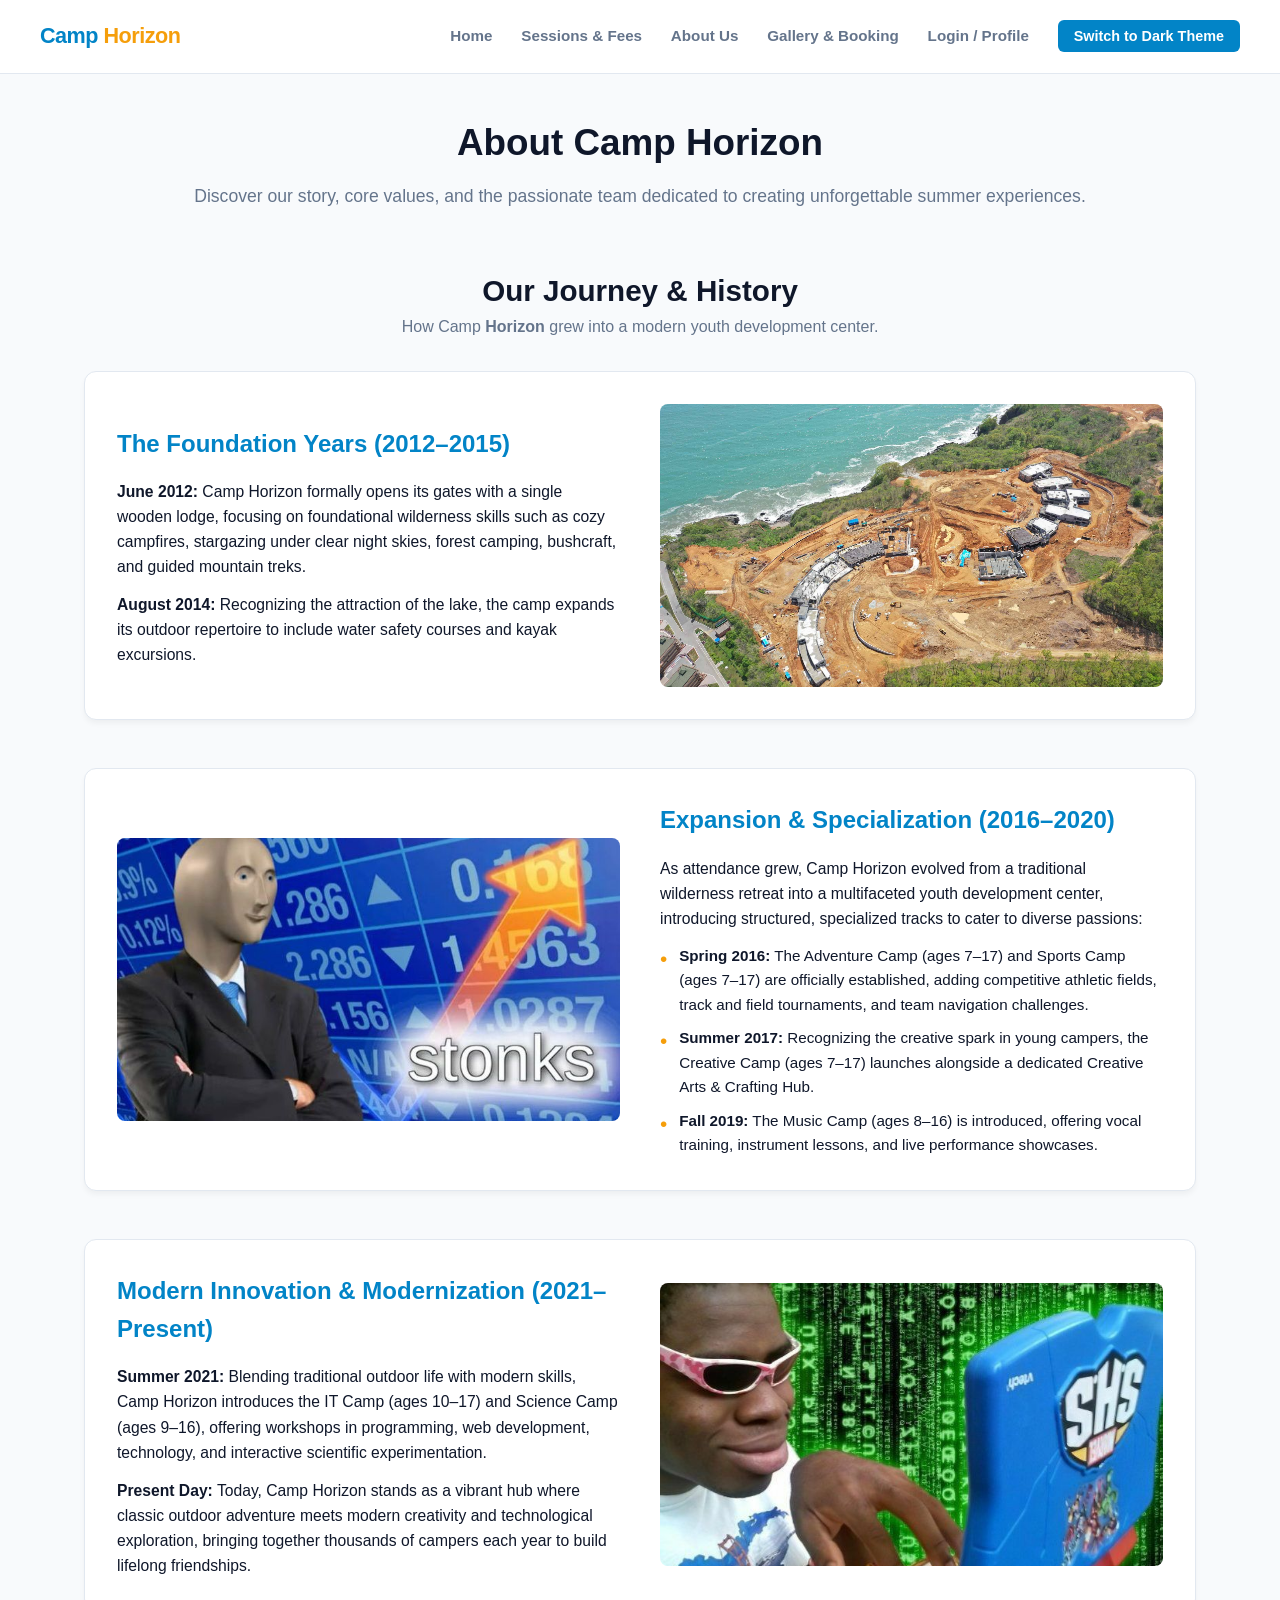
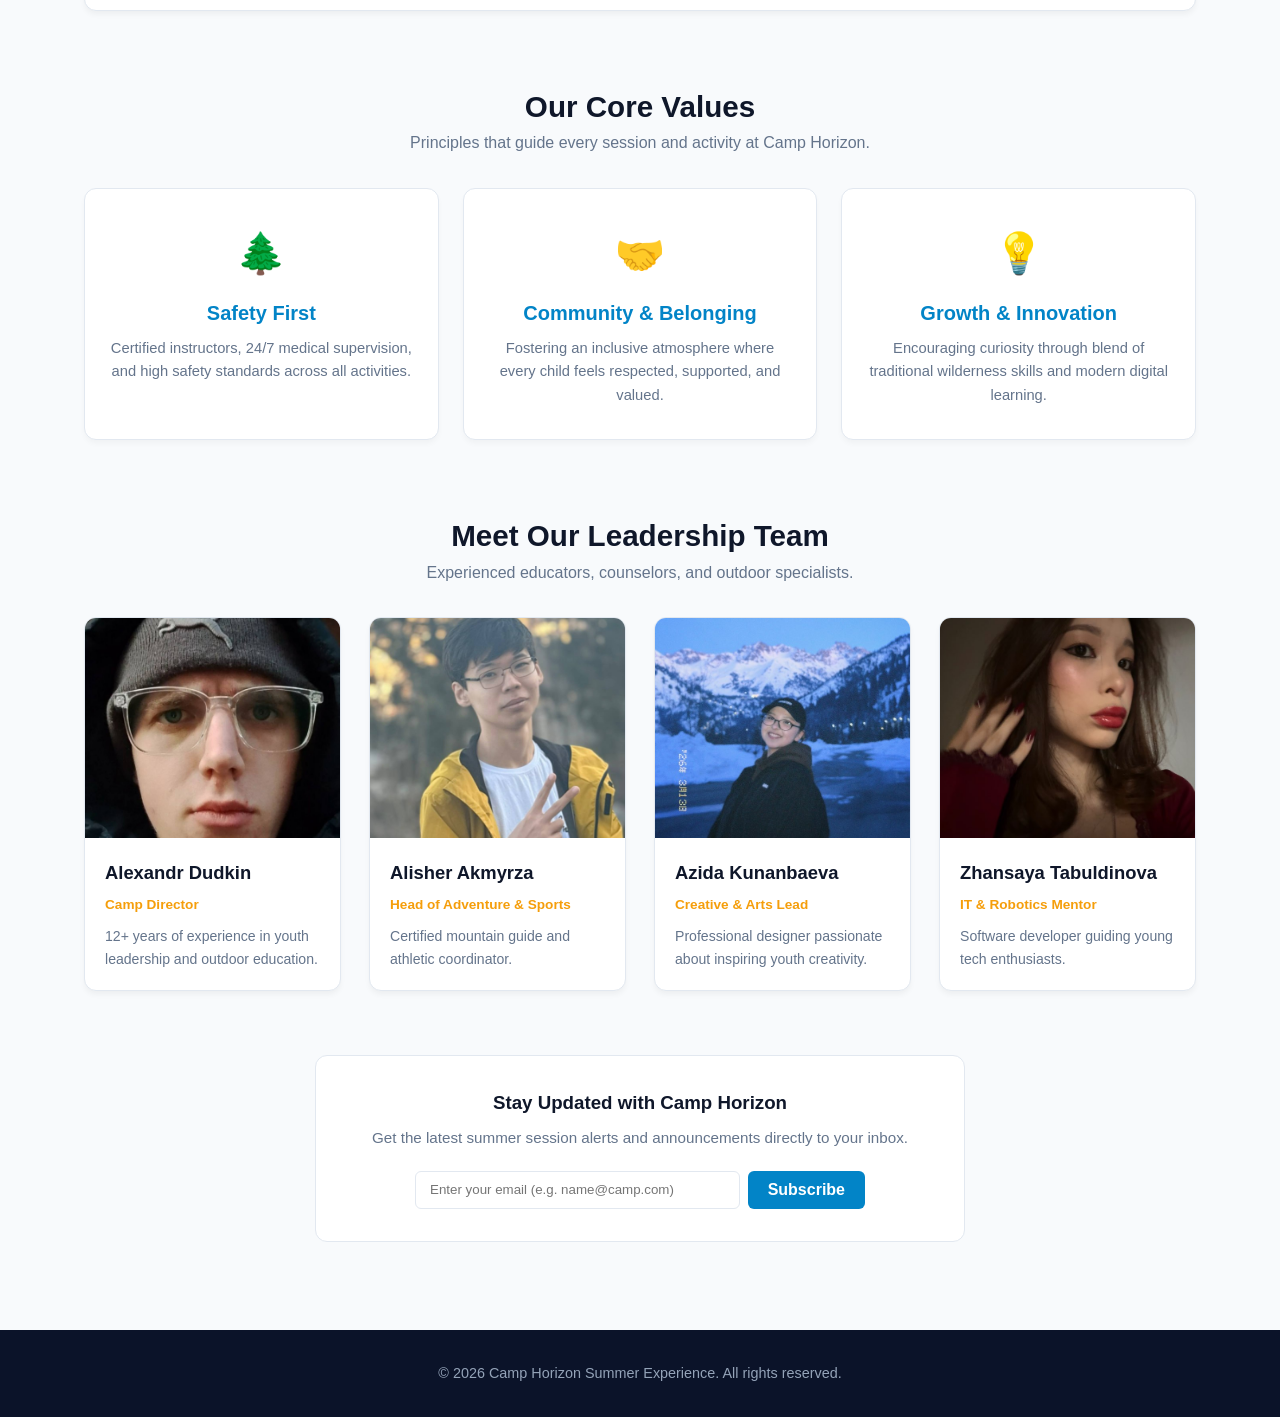
==== commit 703a891e: "FINAL navigation header" ====
--- a/about.html
+++ b/about.html
@@ -11,12 +11,13 @@
 
   <header class="site-header">
     <div class="logo">Camp <span>Horizon</span></div>
-    <nav class="main-nav">
+    <nav class="main-nav" aria-label="Main navigation">
       <ul>
         <li><a href="index.html">Home</a></li>
         <li><a href="services.html">Sessions & Fees</a></li>
-        <li><a href="about.html" class="active" aria-current="page">About Us</a></li>
+        <li><a href="about.html">About Us</a></li>
         <li><a href="contact.html">Gallery & Booking</a></li>
+        <li><a href="login.html">Login / Profile</a></li>
       </ul>
     </nav>
   </header>
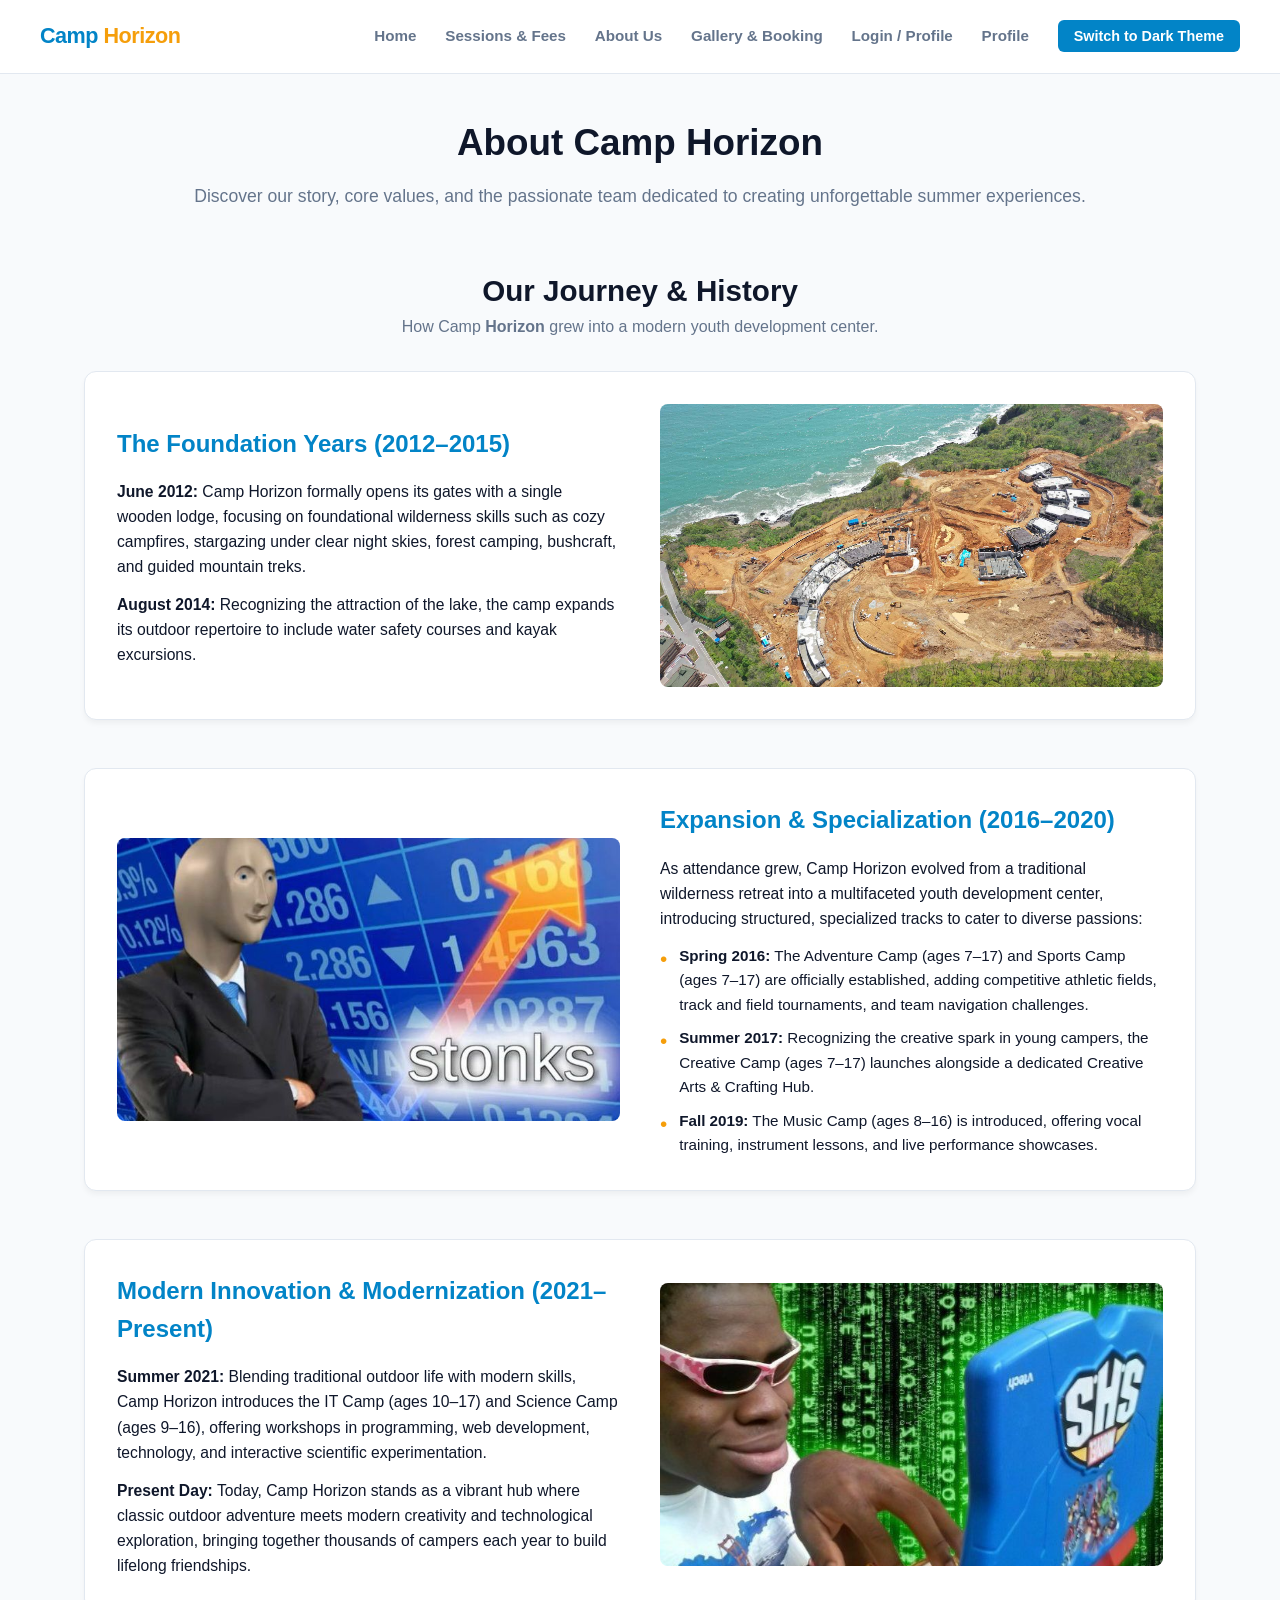
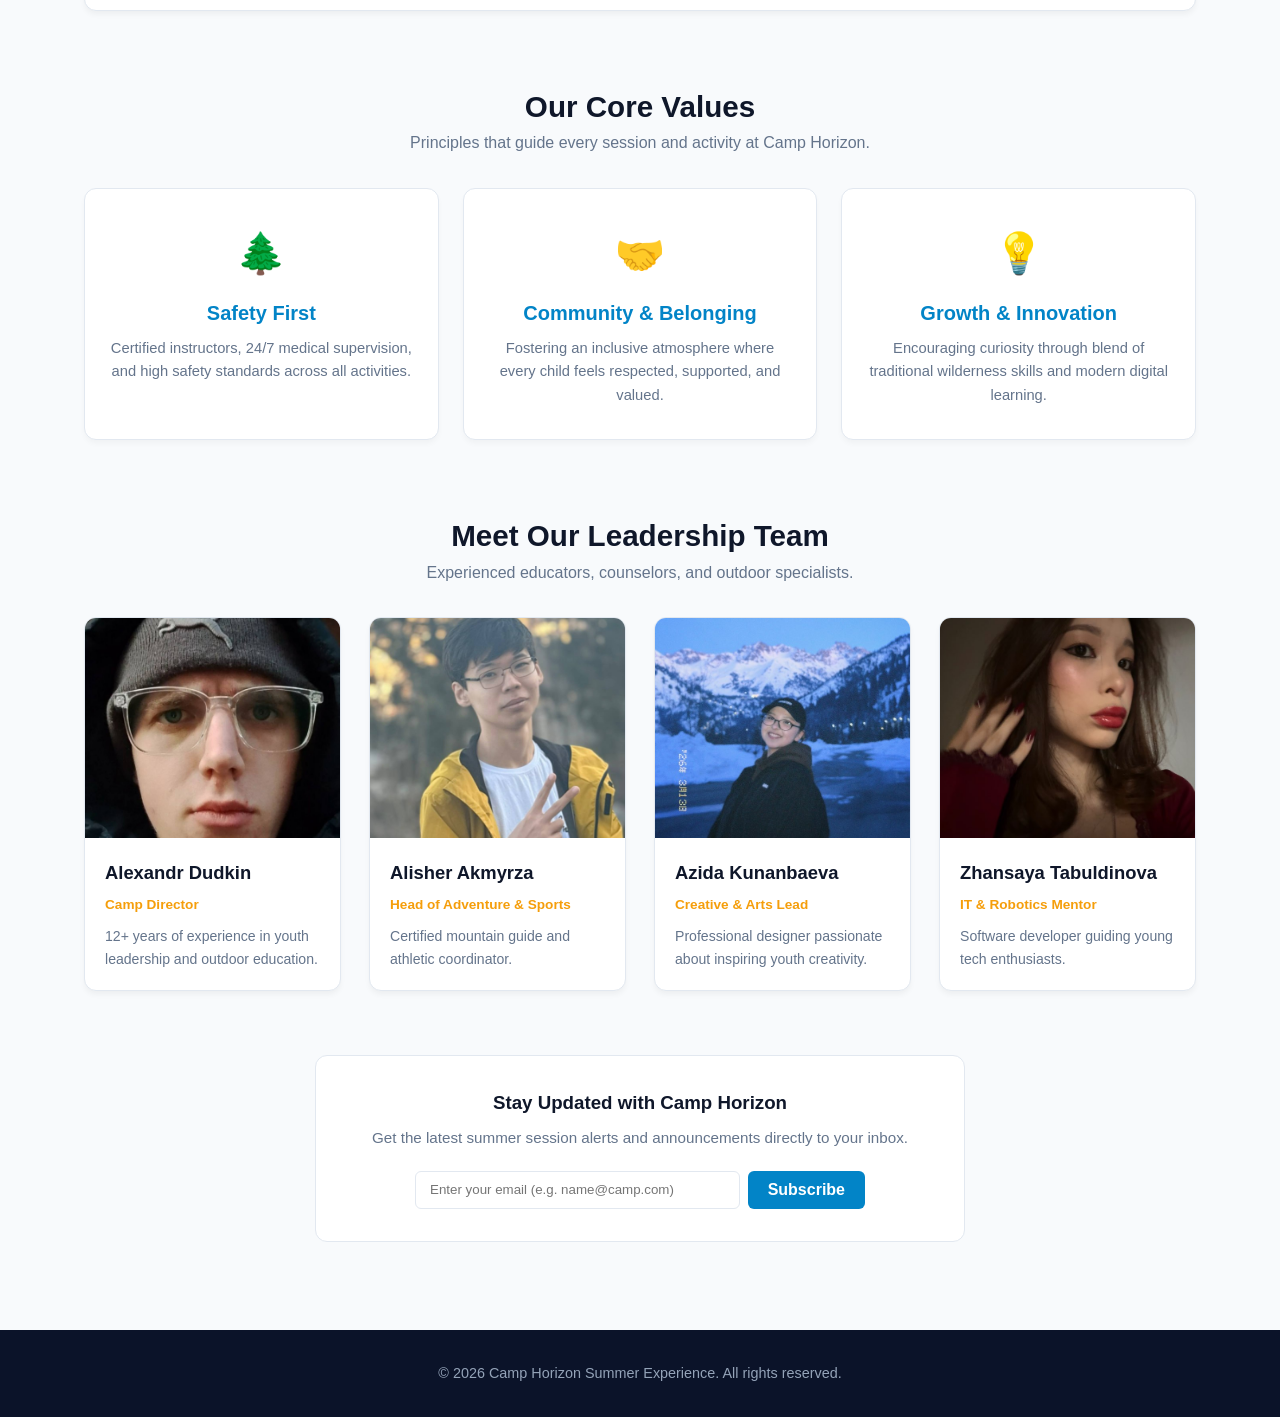
==== commit dd62736c: "FINAL navigation header 2" ====
--- a/about.html
+++ b/about.html
@@ -18,6 +18,7 @@
         <li><a href="about.html">About Us</a></li>
         <li><a href="contact.html">Gallery & Booking</a></li>
         <li><a href="login.html">Login / Profile</a></li>
+        <li><a href="profile.html" id="navProfileLink">Profile</a></li>
       </ul>
     </nav>
   </header>
